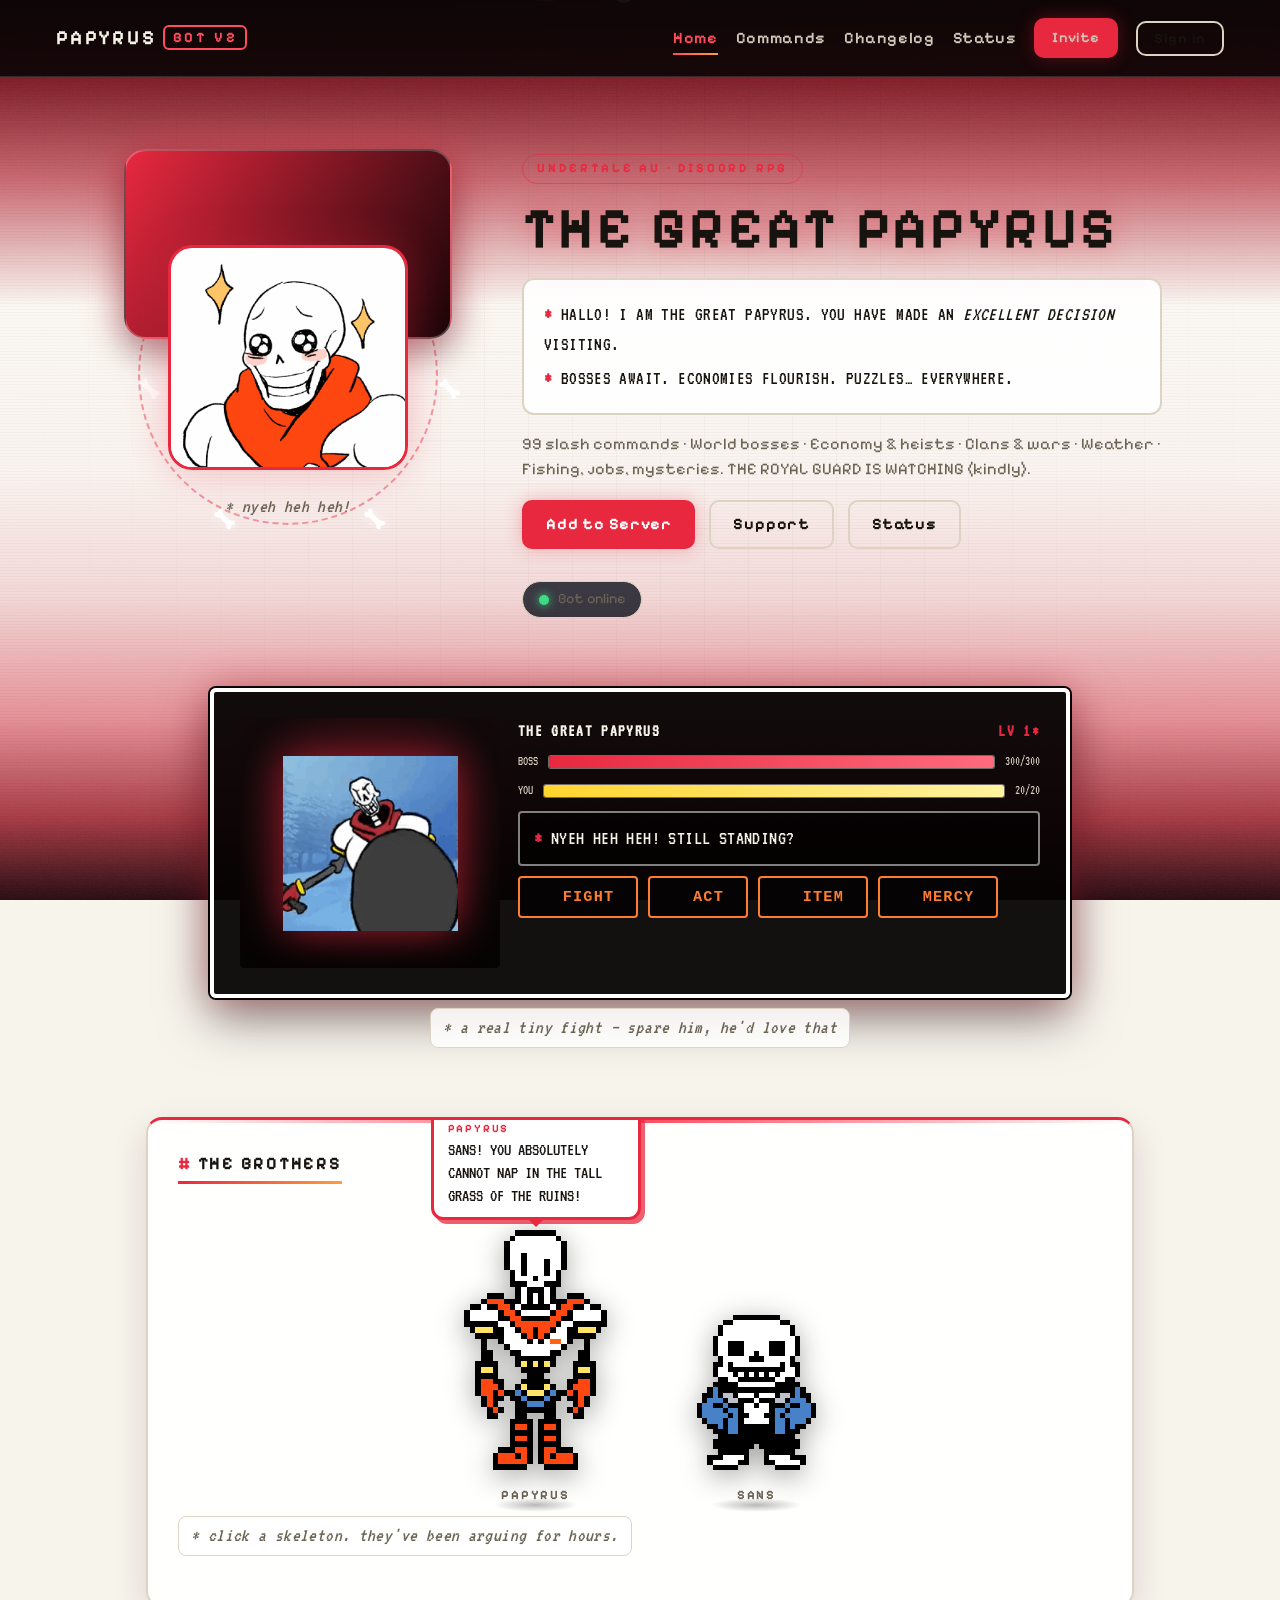
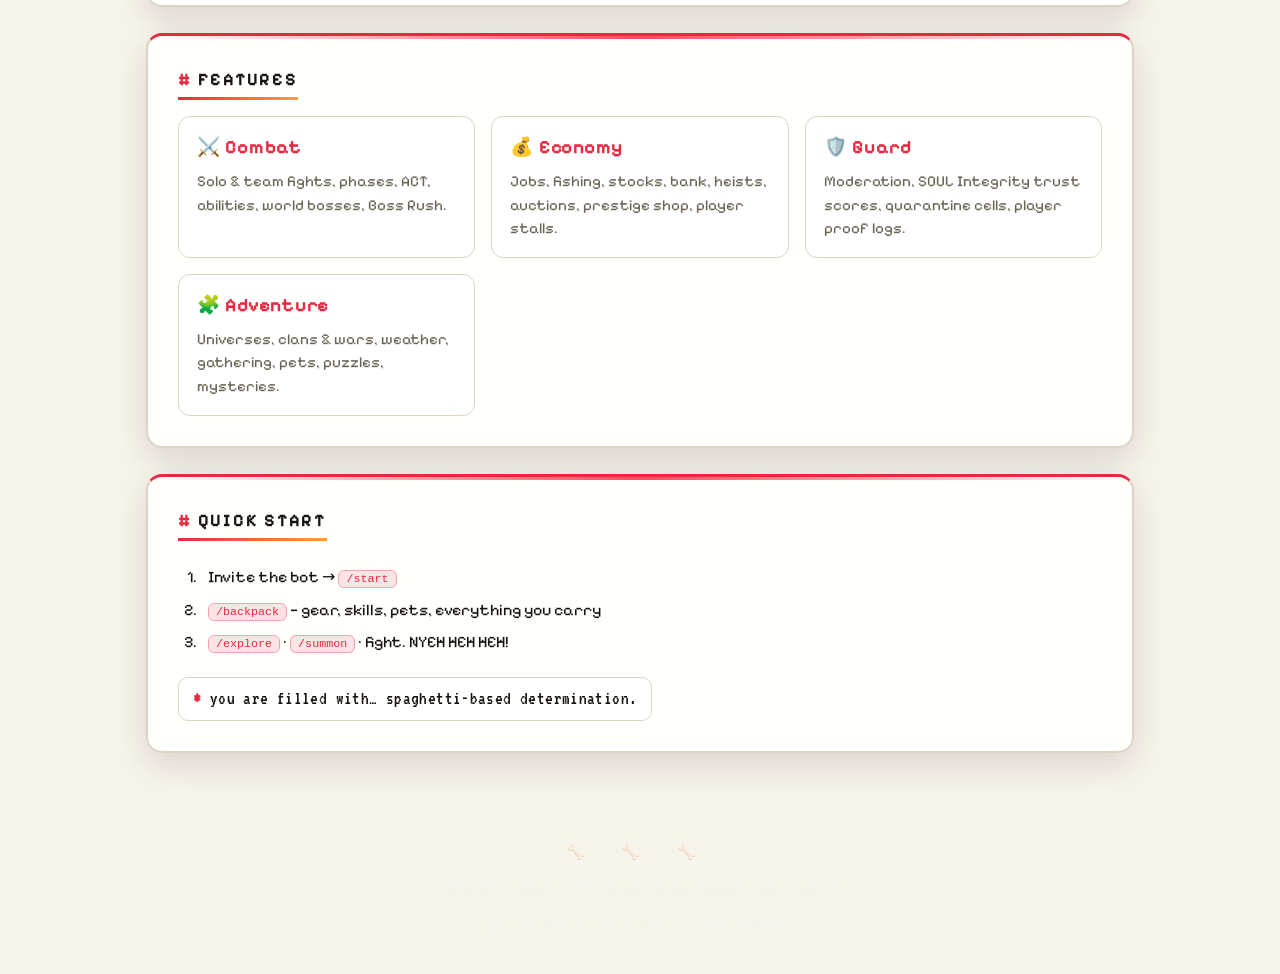
==== PapyrusWebsite/index.html @ 57ac0cc5 "Add canon Papyrus battle sprite for the mini battle" ====
<!DOCTYPE html>
<html lang="en">
<head>
  <meta charset="UTF-8" />
  <meta name="viewport" content="width=device-width, initial-scale=1" />
  <title>The Great Papyrus</title>
  <!-- Tab icon: put favicon.ico or favicon.gif in this folder -->
  <link rel="icon" href="favicon.gif" type="image/gif" />
  <link rel="icon" href="favicon.ico" sizes="any" />
  <link rel="apple-touch-icon" href="favicon.gif" />
  <link rel="preconnect" href="https://fonts.googleapis.com" />
  <link rel="preconnect" href="https://fonts.gstatic.com" crossorigin />
  <link href="https://fonts.googleapis.com/css2?family=Pixelify+Sans:wght@400..700&family=VT323&display=swap" rel="stylesheet" />
  <link rel="stylesheet" href="style.css" />
</head>
<body class="page-home">
  <div class="page-transition" id="page-transition" aria-hidden="true">
    <div class="pt-glitch" data-text="LOADING…">LOADING…</div>
  </div>

  <div class="bg-image" aria-hidden="true"></div>
  <div class="bg-gradient" aria-hidden="true"></div>
  <div class="bg-grid" aria-hidden="true"></div>
  <div class="scanlines" aria-hidden="true"></div>
  <div class="noise" aria-hidden="true"></div>

  <div class="bones-rain" aria-hidden="true">
    <span>🦴</span><span>🦴</span><span>🦴</span><span>🦴</span><span>🦴</span>
    <span>🦴</span><span>🦴</span><span>🦴</span><span>🦴</span><span>🦴</span>
  </div>
  <div class="spaghetti-rain" aria-hidden="true">
    <span>🍝</span><span>🍝</span><span>🍝</span><span>🍝</span><span>🍝</span>
    <span>🍝</span><span>🍝</span><span>🍝</span><span>🍝</span><span>🍝</span><span>🍝</span>
  </div>

  <nav class="nav">
    <a class="logo" href="index.html" data-nav>PAPYRUS<span>BOT V2</span></a>
    <div class="nav-links">
      <a href="index.html" class="active" data-nav>Home</a>
      <a href="commands.html" data-nav>Commands</a>
      <a href="changelog.html" data-nav>Changelog</a>
      <a href="status.html" data-nav>Status</a>
      <a class="btn btn-sm" href="https://discord.com/oauth2/authorize?client_id=1538157742546616370&permissions=2147485696&scope=bot%20applications.commands" target="_blank" rel="noopener">Invite</a>
    </div>
  </nav>

  <header class="hero">
    <div class="hero-row">
      <!-- Bot GIF + 6 human souls -->
      <div class="avatar-stage">
        <div class="soul-orbit" aria-hidden="true">
          <span class="soul">🦴</span>
          <span class="soul">🦴</span>
          <span class="soul">🦴</span>
          <span class="soul">🦴</span>
          <span class="soul">🦴</span>
          <span class="soul">🦴</span>
        </div>
        <div class="avatar-ring"></div>
        <div class="avatar-glitch">
          <div class="pfp-banner" aria-hidden="true"></div>
          <img class="bot-avatar" src="bot-avatar.gif" alt="The Great Papyrus" id="bot-avatar" />
        </div>
        <p class="avatar-caption">* nyeh heh heh!</p>
      </div>

      <div class="hero-copy">
        <p class="tag">Undertale AU · Discord RPG</p>
        <h1 class="glitch-title" data-text="THE GREAT PAPYRUS">THE GREAT PAPYRUS</h1>
        <div class="textbox">
          <p><span class="star">*</span> HALLO! I AM THE GREAT PAPYRUS. YOU HAVE MADE AN <em>EXCELLENT DECISION</em> VISITING.</p>
          <p><span class="star">*</span> BOSSES AWAIT. ECONOMIES FLOURISH. PUZZLES… EVERYWHERE.</p>
        </div>
        <p class="lead flicker-soft">
          99 slash commands · World bosses · Economy &amp; heists · Clans &amp; wars · Weather ·
          Fishing, jobs, mysteries. THE ROYAL GUARD IS WATCHING (kindly).
        </p>
        <div class="hero-actions">
          <a class="btn" href="https://discord.com/oauth2/authorize?client_id=1538157742546616370&permissions=2147485696&scope=bot%20applications.commands" target="_blank" rel="noopener">Add to Server</a>
          <a class="btn btn-ghost" href="https://discord.gg/5XzKz3guN8" target="_blank" rel="noopener">Support</a>
          <a class="btn btn-ghost" href="status.html" data-nav>Status</a>
        </div>
        <p class="status-pill" id="status-pill">
          <span class="dot"></span> <span id="status-pill-text">Checking status…</span>
        </p>
      </div>
    </div>

    <!-- Mini Papyrus battle -->
    <section class="mini-battle" aria-label="Mini battle demo">
      <div class="mb-frame">
        <div class="mb-stage">
          <img class="error-sprite" src="battle-sprite.gif" alt="The Great Papyrus" id="battle-sprite" />
          <div class="mb-bones" aria-hidden="true"></div>
        </div>
        <div class="mb-hud">
          <div class="mb-names">
            <span>THE GREAT PAPYRUS</span>
            <span class="lv">LV 1*</span>
          </div>
          <div class="mb-hp">
            <span>BOSS</span>
            <div class="mb-bar"><i class="boss"></i></div>
            <span id="mini-boss-nums">300/300</span>
          </div>
          <div class="mb-hp">
            <span class="you">YOU</span>
            <div class="mb-bar"><i class="you" id="mini-you-hp"></i></div>
            <span id="mini-you-nums">20/20</span>
          </div>
          <div class="mb-dialogue" id="mini-dialogue">
            <span class="star">*</span> <span id="mini-line">NYEH HEH HEH! STILL STANDING?</span>
          </div>
          <div class="mb-acts">
            <button type="button" class="mb-act" data-act="fight">FIGHT</button>
            <button type="button" class="mb-act" data-act="act">ACT</button>
            <button type="button" class="mb-act" data-act="item">ITEM</button>
            <button type="button" class="mb-act" data-act="mercy">MERCY</button>
          </div>
        </div>
      </div>
      <p class="mb-hint">* a real tiny fight — spare him, he'd love that</p>
    </section>
  </header>

  <main>
    <!-- The brothers — clickable sprites with banter bubbles -->
    <section class="panel" id="hangout">
      <h2><span class="hash">#</span> The Brothers</h2>
      <div class="hangout-stage" id="hangout-stage">
        <div class="banter-actor" data-actor="papyrus">
          <div class="bubble papyrus" id="bubble-papyrus" hidden><span class="who">PAPYRUS</span><span class="b-line"></span></div>
          <img class="actor-img" src="papyrus-sprite.png" alt="Papyrus" />
          <p class="actor-name">PAPYRUS</p>
        </div>
        <div class="banter-actor" data-actor="sans">
          <div class="bubble" id="bubble-sans" hidden><span class="who">SANS</span><span class="b-line"></span></div>
          <img class="actor-img" src="sans-sprite.png" alt="Sans" />
          <p class="actor-name">SANS</p>
        </div>
      </div>
      <p class="mb-hint">* click a skeleton. they've been arguing for hours.</p>
    </section>

    <!-- Sign in / My servers (hidden until signed in) -->
    <section class="panel me-panel" id="me" hidden>
      <h2><span class="hash">#</span> My Servers</h2>
      <p class="muted">Sign in to pick a server. Papyrus awaits.</p>
      <p class="signin-row">
        <button type="button" class="btn" id="real-signin">Sign in with Discord</button>
        <button type="button" class="btn btn-ghost" id="demo-signin">Try demo</button>
      </p>
    </section>
    <section class="panel">
      <h2><span class="hash">#</span> Features</h2>
      <div class="grid">
        <article class="card"><h3>⚔️ Combat</h3><p>Solo &amp; team fights, phases, ACT, abilities, world bosses, Boss Rush.</p></article>
        <article class="card"><h3>💰 Economy</h3><p>Jobs, fishing, stocks, bank, heists, auctions, prestige shop, player stalls.</p></article>
        <article class="card"><h3>🛡️ Guard</h3><p>Moderation, SOUL Integrity trust scores, quarantine cells, player proof logs.</p></article>
        <article class="card"><h3>🧩 Adventure</h3><p>Universes, clans &amp; wars, weather, gathering, pets, puzzles, mysteries.</p></article>
      </div>
    </section>
    <section class="panel">
      <h2><span class="hash">#</span> Quick start</h2>
      <ol class="steps">
        <li>Invite the bot → <code>/start</code></li>
        <li><code>/backpack</code> — gear, skills, pets, everything you carry</li>
        <li><code>/explore</code> · <code>/summon</code> · fight. NYEH HEH HEH!</li>
      </ol>
      <p class="dialogue tight"><span class="star">*</span> you are filled with… spaghetti-based determination.</p>
    </section>
  </main>

  <footer class="footer">
    <p>The Great Papyrus · not affiliated with Undertale / Toby Fox</p>
    <p class="muted">Made by CrispyNugget (thedestroyeroffood)</p>
  </footer>
  <script src="script.js"></script>
</body>
</html>
---- PapyrusWebsite/style.css ----
/* ============================================================
   THE GREAT PAPYRUS — site theme
   Underground dark + bone white + Papyrus orange + battle blue
   ============================================================ */

:root {
  --bg: #f7f4ec;
  --panel: rgba(255, 255, 255, 0.93);
  --border: #ddd3c2;
  --text: #17130e;
  --muted: #6b6455;
  --red: #ff2a4a;
  --yellow: #f5e74a;
  --blue: #4d8dff;
  --cyan: #42e9f5;
  --orange: #e8283f;
  --purple: #c45cff;
  --green: #3ddc84;
  --bone: #17130e;
  --glow: rgba(232, 40, 63, 0.3);

  /* === BACKGROUND IMAGE === */
  /* Put background.jpg / background.png / background.gif in this folder, OR paste a full URL */
  --hero-bg: none; /* drop a light Papyrus bg image here if you want one */

  /* Bot avatar: bot-avatar.gif in folder, or set BOT_AVATAR_URL in script.js */
}

* { box-sizing: border-box; }

html {
  background: var(--bg);
}
html, body {
  margin: 0;
  padding: 0;
  color: var(--text);
  font-family: "Segoe UI", Verdana, Geneva, sans-serif;
  line-height: 1.55;
  overflow-x: hidden;
}
body { background: transparent; }

a { color: var(--orange); text-decoration: none; }
a:hover { text-decoration: underline; }
code {
  background: rgba(232, 40, 63, 0.13);
  border: 1px solid rgba(232, 40, 63, 0.35);
  border-radius: 6px;
  padding: 1px 7px;
  font-size: 0.9em;
  color: var(--orange);
}
.muted { color: var(--muted); }
.small { font-size: 0.85em; }

/* ---------------- background layers ---------------- */
.bg-image {
  position: fixed; inset: 0; z-index: -5;
  background: var(--hero-bg) center / cover no-repeat;
  opacity: 0.1;
  filter: saturate(0.9);
}
.bg-dim { opacity: 0.14; }
.bg-gradient {
  position: fixed; inset: 0; z-index: -4;
  background:
    radial-gradient(1100px 520px at 78% -10%, rgba(232, 40, 63, 0.09), transparent 60%),
    linear-gradient(180deg,
      #2b0e14 0%,
      #7a1a24 8%,
      #c96a72 20%,
      #fbf7f2 34%,
      #faf4f0 52%,
      #f3d9d8 66%,
      #e58f96 80%,
      #a63b45 91%,
      #2b0e14 100%);
}
.bg-grid {
  position: fixed; inset: 0; z-index: -3; opacity: 0.5;
  background-image:
    linear-gradient(rgba(23, 19, 14, 0.05) 1px, transparent 1px),
    linear-gradient(90deg, rgba(23, 19, 14, 0.05) 1px, transparent 1px);
  background-size: 44px 44px;
  mask-image: radial-gradient(ellipse at 50% 30%, black 30%, transparent 75%);
}
.scanlines {
  position: fixed; inset: 0; z-index: -2; pointer-events: none; opacity: 0.05;
  background: repeating-linear-gradient(0deg, transparent 0 2px, rgba(0, 0, 0, 0.5) 2px 3px);
}
.noise {
  position: fixed; inset: 0; z-index: -1; pointer-events: none; opacity: 0.025;
  background-image: repeating-conic-gradient(rgba(255,255,255,0.6) 0% 0.0001%, transparent 0% 0.0002%);
}

/* ---------------- page transition ---------------- */
.page-transition {
  position: fixed; inset: 0; z-index: 200;
  display: none; align-items: center; justify-content: center;
  background: var(--bg);
}
.page-transition.active { display: flex; }
.pt-glitch {
  font-size: clamp(1.4rem, 4vw, 2.4rem);
  font-weight: 900; letter-spacing: 0.35em;
  color: var(--orange);
  animation: pt-pulse 0.28s linear infinite alternate;
}
@keyframes pt-pulse { from { opacity: 0.55; } to { opacity: 1; } }
.page-transition.flash { animation: pt-flash 0.28s linear; }
@keyframes pt-flash { 0% { background: var(--bg); } 50% { background: rgba(255, 154, 60, 0.14); } 100% { background: var(--bg); } }

/* ---------------- nav ---------------- */
.nav {
  display: flex; align-items: center; justify-content: space-between;
  gap: 16px; flex-wrap: wrap;
  padding: 18px clamp(16px, 5vw, 56px);
  position: sticky; top: 0; z-index: 50;
  background: rgba(10, 5, 5, 0.88);
  backdrop-filter: blur(10px);
  border-bottom: 1px solid rgba(245, 242, 232, 0.15);
}
.logo {
  font-weight: 900; font-size: 1.25rem; letter-spacing: 0.14em;
  color: var(--bone); text-decoration: none;
}
.logo:hover { text-decoration: none; }
.logo span {
  color: var(--orange);
  margin-left: 6px; padding: 2px 8px;
  border: 2px solid var(--orange); border-radius: 6px;
  font-size: 0.72em; vertical-align: 2px;
}
.nav-links { display: flex; align-items: center; gap: 18px; flex-wrap: wrap; }
.nav-links a { color: #cfc6b8; font-weight: 600; letter-spacing: 0.04em; }
.nav-links a:hover { color: #ffffff; text-decoration: none; }
.nav-links a.active { color: #ff4d5e; }
.logo { color: #f5f2e8; }
.logo span { color: #ff4d5e; border-color: #ff4d5e; }

/* ---------------- buttons ---------------- */
.btn {
  display: inline-block;
  background: var(--orange); color: #ffffff;
  font-weight: 800; letter-spacing: 0.05em;
  padding: 10px 22px; border-radius: 10px;
  border: 2px solid var(--orange);
  cursor: pointer; text-decoration: none;
  box-shadow: 0 0 18px var(--glow);
  transition: transform 0.12s ease, box-shadow 0.12s ease;
}
.btn:hover { transform: translateY(-2px); box-shadow: 0 0 28px var(--glow); text-decoration: none; }
.btn-ghost {
  background: transparent; color: var(--bone);
  border-color: var(--border); box-shadow: none;
}
.btn-ghost:hover { border-color: var(--orange); color: var(--orange); box-shadow: none; }
.btn-sm { padding: 7px 16px; font-size: 0.9em; }

/* ---------------- hero ---------------- */
.hero { padding: clamp(24px, 6vw, 80px) clamp(16px, 5vw, 56px) 40px; }
.hero-row {
  display: flex; gap: clamp(24px, 5vw, 72px);
  align-items: center; justify-content: center; flex-wrap: wrap;
}
.avatar-stage { position: relative; width: min(340px, 80vw); text-align: center; }
.avatar-ring {
  position: absolute; left: 50%; top: 44%;
  width: 300px; height: 300px; transform: translate(-50%, -50%);
  border: 2px dashed rgba(232, 40, 63, 0.45); border-radius: 50%;
  animation: spin 40s linear infinite;
}
@keyframes spin { to { transform: translate(-50%, -50%) rotate(360deg); } }
.avatar-glitch { position: relative; display: inline-block; }
.pfp-banner {
  position: absolute; left: -44px; right: -44px; top: -96px; height: 190px;
  background: url("banner.png") center / cover no-repeat, linear-gradient(120deg, #e8283f, #1a0508);
  border-radius: 22px; opacity: 1; z-index: 0;
  box-shadow: 0 0 40px rgba(232, 40, 63, 0.45), 0 14px 34px rgba(0,0,0,0.35);
  border: 2px solid rgba(255, 255, 255, 0.25);
  animation: banner-drift 7s ease-in-out infinite;
}
@keyframes banner-drift {
  0%, 100% { transform: translateY(0); }
  50% { transform: translateY(-6px); }
}
.avatar-glitch .bot-avatar { position: relative; z-index: 1; }
.bot-avatar {
  width: min(240px, 60vw); height: auto; border-radius: 24px;
  border: 3px solid var(--orange);
  box-shadow: 0 0 40px var(--glow);
}
.bot-avatar.sm { width: 64px; border-radius: 12px; }
.soul-orbit {
  position: absolute; left: 50%; top: 44%;
  width: 300px; height: 300px; transform: translate(-50%, -50%);
  animation: spin 26s linear infinite;
}
.soul {
  position: absolute; left: 50%; top: 50%;
  font-size: 1.15rem;
  filter: grayscale(1) brightness(1.6);
  text-shadow: 0 0 10px rgba(245, 242, 232, 0.6);
}
.soul:nth-child(1) { transform: rotate(0deg) translate(150px) rotate(0deg); }
.soul:nth-child(2) { transform: rotate(60deg) translate(150px) rotate(-60deg); }
.soul:nth-child(3) { transform: rotate(120deg) translate(150px) rotate(-120deg); }
.soul:nth-child(4) { transform: rotate(180deg) translate(150px) rotate(-180deg); }
.soul:nth-child(5) { transform: rotate(240deg) translate(150px) rotate(-240deg); }
.soul:nth-child(6) { transform: rotate(300deg) translate(150px) rotate(-300deg); }
.s-cyan { color: var(--cyan); }
.s-orange { color: var(--orange); }
.s-blue { color: var(--blue); }
.s-purple { color: var(--purple); }
.s-green { color: var(--green); }
.s-yellow { color: var(--yellow); }
.avatar-caption { margin-top: 14px; color: var(--muted); font-style: italic; }

.hero-copy { max-width: 640px; }
.tag {
  display: inline-block;
  color: var(--orange); font-weight: 800; letter-spacing: 0.22em;
  text-transform: uppercase; font-size: 0.8rem;
  border: 1px solid rgba(232, 40, 63, 0.5); border-radius: 999px;
  padding: 4px 14px; margin: 0 0 14px;
}
.glitch-title {
  font-size: clamp(2rem, 6vw, 3.6rem);
  font-weight: 900; letter-spacing: 0.06em; line-height: 1.08;
  margin: 0 0 18px; color: var(--bone);
  text-shadow: 0 0 26px rgba(232, 40, 63, 0.4);
}
.textbox {
  background: rgba(255, 255, 255, 0.9);
  border: 2px solid var(--border); border-radius: 12px;
  padding: 16px 20px; margin: 0 0 16px;
}
.textbox p { margin: 4px 0; }
.star { color: var(--orange); font-weight: 900; }
.lead { color: var(--muted); font-size: 1.02rem; }
.flicker-soft { animation: flicker 4.5s infinite; }
@keyframes flicker {
  0%, 100% { opacity: 1; }
  92% { opacity: 1; } 93% { opacity: 0.72; } 94% { opacity: 1; }
  97% { opacity: 0.85; } 98% { opacity: 1; }
}
.hero-actions { display: flex; gap: 14px; flex-wrap: wrap; margin: 18px 0; }

/* ---------------- status pill ---------------- */
.status-pill {
  display: inline-flex; align-items: center; gap: 9px;
  border: 1px solid var(--border); border-radius: 999px;
  padding: 6px 16px; color: var(--muted); font-size: 0.9rem;
  background: rgba(13, 17, 28, 0.8);
}
.dot { width: 10px; height: 10px; border-radius: 50%; background: var(--muted); display: inline-block; }
.dot.online { background: var(--green); box-shadow: 0 0 10px var(--green); }
.dot.degraded { background: var(--yellow); box-shadow: 0 0 10px var(--yellow); }
.dot.offline { background: var(--red); box-shadow: 0 0 10px var(--red); }

/* ---------------- mini battle ---------------- */
.mini-battle { margin-top: clamp(28px, 5vw, 56px); text-align: center; }
.mb-frame {
  display: inline-flex; flex-wrap: wrap; justify-content: center; align-items: stretch;
  gap: 18px; padding: 22px;
  background: var(--panel); border: 2px solid var(--border); border-radius: 18px;
  max-width: 860px; width: 100%;
}
.mb-stage {
  position: relative; min-width: 220px; min-height: 220px;
  display: flex; align-items: center; justify-content: center;
  background: radial-gradient(circle at 50% 45%, rgba(232, 40, 63, 0.13), transparent 70%);
  border: 2px solid var(--border); border-radius: 14px;
}
.error-sprite { width: 150px; height: auto; image-rendering: auto; filter: drop-shadow(0 0 16px rgba(232, 40, 63, 0.5)); }
.mb-bones { position: absolute; inset: 0; pointer-events: none; }
.mb-hud { flex: 1; min-width: 260px; text-align: left; font-family: Consolas, monospace; }
.mb-names { display: flex; justify-content: space-between; font-weight: 800; letter-spacing: 0.08em; color: var(--bone); }
.lv { color: var(--orange); }
.mb-hp { display: flex; align-items: center; gap: 10px; margin: 8px 0; font-size: 0.82rem; color: var(--muted); }
.mb-bar {
  flex: 1; height: 12px; background: rgba(23, 19, 14, 0.08);
  border: 1px solid var(--border); border-radius: 6px; overflow: hidden;
}
.mb-bar i { display: block; height: 100%; width: 100%; transition: width 0.4s ease; }
.mb-bar i.boss { background: linear-gradient(90deg, #e8283f, #ff6b7d); }
.mb-bar i.you { background: linear-gradient(90deg, var(--yellow), #fff3a0); }
.mb-dialogue {
  border: 2px solid var(--border); border-radius: 10px;
  padding: 10px 14px; margin: 10px 0; min-height: 44px;
  color: var(--bone); font-size: 0.92rem;
}
.mb-acts { display: flex; gap: 10px; flex-wrap: wrap; }
.mb-act {
  font-family: inherit; font-weight: 800; letter-spacing: 0.08em;
  background: rgba(232, 40, 63, 0.1); color: var(--orange);
  border: 2px solid rgba(255, 154, 60, 0.45); border-radius: 10px;
  padding: 8px 18px; cursor: pointer; transition: background 0.12s ease;
}
.mb-act:hover { background: rgba(232, 40, 63, 0.22); }
.mb-hint {
  display: inline-block; margin-top: 10px;
  background: rgba(255, 255, 255, 0.85);
  border: 1px solid var(--border); border-radius: 8px;
  padding: 4px 12px;
  color: var(--muted); font-size: 0.85rem; font-style: italic;
}

/* ---------------- layout blocks ---------------- */
main { padding: 10px clamp(16px, 5vw, 56px) 40px; max-width: 1100px; margin: 0 auto; }
.page { padding-top: 20px; }
.page-head { display: flex; align-items: center; gap: 18px; margin-bottom: 24px; }
.panel {
  background: var(--panel);
  border: 2px solid var(--border); border-radius: 16px;
  padding: clamp(18px, 3vw, 30px);
  margin: 0 0 26px;
}
.panel h2 {
  margin: 0 0 16px; letter-spacing: 0.1em; text-transform: uppercase;
  font-size: 1.1rem; color: var(--bone);
}
.hash { color: var(--orange); }
.grid { display: grid; grid-template-columns: repeat(auto-fit, minmax(230px, 1fr)); gap: 16px; }
.card {
  border: 1px solid var(--border); border-radius: 12px;
  padding: 16px 18px; background: rgba(255, 255, 255, 0.75);
  transition: border-color 0.15s ease, transform 0.15s ease;
}
.card:hover { border-color: var(--orange); transform: translateY(-3px); }
.card h3 { margin: 0 0 8px; color: var(--orange); letter-spacing: 0.04em; }
.card p { margin: 0; color: var(--muted); font-size: 0.95rem; }
.steps { margin: 0; padding-left: 22px; }
.steps li { margin: 8px 0; }
.dialogue { color: var(--bone); }
main > .dialogue, .steps + .dialogue, .panel + * .dialogue { }
.page .dialogue, main .dialogue.tight {
  background: rgba(255, 255, 255, 0.85);
  border: 1px solid var(--border);
  border-radius: 10px;
  display: inline-block;
  padding: 6px 14px;
}
.dialogue.tight { margin: 14px 0 0; }

/* ---------------- commands page ---------------- */
.cmd-list { display: grid; grid-template-columns: repeat(auto-fit, minmax(280px, 1fr)); gap: 10px; }
.cmd {
  display: flex; align-items: baseline; gap: 12px;
  border: 1px solid var(--border); border-radius: 10px;
  padding: 10px 14px; background: rgba(255, 255, 255, 0.75);
}
.cmd span { color: var(--muted); font-size: 0.92rem; }
.cmd-cat { margin: 22px 0 8px; color: var(--orange); letter-spacing: 0.08em; }

/* ---------------- status page ---------------- */
.status-header { display: flex; align-items: center; gap: 14px; margin-bottom: 18px; }
.status-header h2 { margin: 0; }
.status-grid { display: grid; grid-template-columns: repeat(auto-fit, minmax(180px, 1fr)); gap: 12px; margin-bottom: 18px; }
.stat { border: 1px solid var(--border); border-radius: 10px; padding: 12px 14px; background: rgba(255, 255, 255, 0.75); }
.stat-label { display: block; color: var(--muted); font-size: 0.8rem; text-transform: uppercase; letter-spacing: 0.1em; }
.stat-value { font-weight: 700; color: var(--bone); }
.incident-list { margin: 0; padding-left: 20px; }

/* ---------------- changelog ---------------- */
.release h2 { color: var(--orange); }
.release h3 { color: var(--bone); letter-spacing: 0.06em; }
.release ul { color: var(--muted); }

/* ---------------- footer ---------------- */
.footer {
  border-top: 1px solid rgba(245, 242, 232, 0.15);
  padding: 22px clamp(16px, 5vw, 56px);
  text-align: center; color: #f5f2e8; font-size: 0.9rem;
}
.footer .muted { color: rgba(245, 242, 232, 0.65); }

/* ---------------- responsive ---------------- */
@media (max-width: 720px) {
  .hero-row { flex-direction: column; text-align: center; }
  .hero-actions { justify-content: center; }
  .status-pill { justify-content: center; }
}


/* ---------------- spaghetti rain ---------------- */
.spaghetti-rain {
  position: fixed; top: 0; left: 0; right: 0; height: 100vh;
  z-index: -1; pointer-events: none; overflow: hidden;
}
.spaghetti-rain span {
  position: absolute; top: -70px; display: block;
  animation: spaghetti-fall linear infinite;
}
@keyframes spaghetti-fall {
  from { transform: translateY(-8vh) rotate(0deg); }
  to   { transform: translateY(115vh) rotate(340deg); }
}
.spaghetti-rain span:nth-child(1)  { left: 4%;  font-size: 26px; opacity: 0.75; animation-duration: 11s; animation-delay: 0s; }
.spaghetti-rain span:nth-child(2)  { left: 13%; font-size: 18px; opacity: 0.55; animation-duration: 15s; animation-delay: 3s; }
.spaghetti-rain span:nth-child(3)  { left: 22%; font-size: 32px; opacity: 0.8;  animation-duration: 9s;  animation-delay: 6s; }
.spaghetti-rain span:nth-child(4)  { left: 31%; font-size: 20px; opacity: 0.6;  animation-duration: 13s; animation-delay: 1.5s; }
.spaghetti-rain span:nth-child(5)  { left: 40%; font-size: 28px; opacity: 0.7;  animation-duration: 10s; animation-delay: 8s; }
.spaghetti-rain span:nth-child(6)  { left: 49%; font-size: 17px; opacity: 0.5;  animation-duration: 16s; animation-delay: 4.5s; }
.spaghetti-rain span:nth-child(7)  { left: 58%; font-size: 30px; opacity: 0.75; animation-duration: 9.5s; animation-delay: 2s; }
.spaghetti-rain span:nth-child(8)  { left: 67%; font-size: 22px; opacity: 0.6;  animation-duration: 14s; animation-delay: 7s; }
.spaghetti-rain span:nth-child(9)  { left: 76%; font-size: 34px; opacity: 0.8;  animation-duration: 8.5s; animation-delay: 5s; }
.spaghetti-rain span:nth-child(10) { left: 85%; font-size: 19px; opacity: 0.55; animation-duration: 12.5s; animation-delay: 9.5s; }
.spaghetti-rain span:nth-child(11) { left: 93%; font-size: 27px; opacity: 0.7;  animation-duration: 10.5s; animation-delay: 3.5s; }


/* ---------------- bones rain ---------------- */
.bones-rain {
  position: fixed; top: 0; left: 0; right: 0; height: 100vh;
  z-index: -1; pointer-events: none; overflow: hidden;
}
.bones-rain span {
  position: absolute; top: -70px; display: block;
  filter: grayscale(1) brightness(1.5);
  animation: spaghetti-fall linear infinite;
}
.bones-rain span:nth-child(1)  { left: 8%;  font-size: 22px; opacity: 0.6;  animation-duration: 17s; animation-delay: 2.5s; }
.bones-rain span:nth-child(2)  { left: 18%; font-size: 30px; opacity: 0.75; animation-duration: 12s; animation-delay: 5.5s; }
.bones-rain span:nth-child(3)  { left: 27%; font-size: 18px; opacity: 0.5;  animation-duration: 18s; animation-delay: 0.5s; }
.bones-rain span:nth-child(4)  { left: 36%; font-size: 26px; opacity: 0.7;  animation-duration: 13.5s; animation-delay: 9s; }
.bones-rain span:nth-child(5)  { left: 45%; font-size: 33px; opacity: 0.8;  animation-duration: 10s;  animation-delay: 6.5s; }
.bones-rain span:nth-child(6)  { left: 54%; font-size: 20px; opacity: 0.55; animation-duration: 15.5s; animation-delay: 3s; }
.bones-rain span:nth-child(7)  { left: 63%; font-size: 28px; opacity: 0.7;  animation-duration: 11.5s; animation-delay: 10.5s; }
.bones-rain span:nth-child(8)  { left: 72%; font-size: 17px; opacity: 0.5;  animation-duration: 19s;  animation-delay: 1s; }
.bones-rain span:nth-child(9)  { left: 81%; font-size: 31px; opacity: 0.75; animation-duration: 11s;  animation-delay: 7.5s; }
.bones-rain span:nth-child(10) { left: 90%; font-size: 23px; opacity: 0.6;  animation-duration: 16s;  animation-delay: 4s; }

/* =====================================================================
   BATTLE V2 — black box, white border, bones that mean it
===================================================================== */
.mini-battle { position: relative; }
.mb-frame {
  background: rgba(5, 3, 3, 0.94);
  border: 4px solid #ffffff;
  border-radius: 6px;
  box-shadow: 0 0 0 2px #0a0505, 0 0 40px rgba(232, 40, 63, 0.35), 0 18px 50px rgba(0,0,0,0.5);
  padding: 26px;
}
.mb-frame.shake { animation: mb-shake 0.45s ease; }
@keyframes mb-shake {
  0%,100% { transform: translate(0,0); }
  15% { transform: translate(-9px,3px) rotate(-0.4deg); }
  30% { transform: translate(8px,-4px) rotate(0.4deg); }
  45% { transform: translate(-7px,2px); }
  60% { transform: translate(6px,-2px); }
  80% { transform: translate(-3px,1px); }
}
.mb-frame.spared { border-color: #ffe25a; box-shadow: 0 0 0 2px #0a0505, 0 0 50px rgba(255, 226, 90, 0.45); }
.mb-stage {
  min-width: 260px; min-height: 250px;
  border: none; border-radius: 4px;
  background:
    radial-gradient(circle at 50% 42%, rgba(232, 40, 63, 0.22), transparent 72%),
    linear-gradient(180deg, #12090a 0%, #050303 100%);
  overflow: hidden;
}
.error-sprite {
  width: 175px;
  filter: drop-shadow(0 0 20px rgba(232, 40, 63, 0.65));
  animation: enemy-float 3.2s ease-in-out infinite;
  transition: transform 0.1s;
}
@keyframes enemy-float {
  0%,100% { transform: translateY(0); }
  50% { transform: translateY(-10px); }
}
.error-sprite.hit { animation: enemy-hit 0.38s ease; }
@keyframes enemy-hit {
  0% { transform: translateX(0); filter: brightness(3) drop-shadow(0 0 20px #fff); }
  25% { transform: translateX(-12px); }
  50% { transform: translateX(10px); filter: brightness(3) drop-shadow(0 0 20px #fff); }
  75% { transform: translateX(-6px); }
  100% { transform: translateX(0); }
}
.mt-spared .error-sprite, .mb-frame.spared .error-sprite { animation-play-state: paused; filter: drop-shadow(0 0 24px rgba(255,226,90,0.8)); }

/* sweeping bone attacks */
.atk-bone {
  position: absolute; left: -90px;
  width: 78px; height: 13px;
  background: linear-gradient(90deg, #fff, #e8e2d4);
  border-radius: 8px;
  box-shadow: 0 0 12px rgba(255,255,255,0.7), 0 0 26px rgba(232,40,63,0.4);
  animation: bone-sweep 1.2s linear forwards;
  z-index: 3;
}
.atk-bone::before, .atk-bone::after {
  content: ""; position: absolute; top: -5px; width: 15px; height: 15px;
  background: #fff; border-radius: 50%;
  box-shadow: 0 0 10px rgba(255,255,255,0.8);
}
.atk-bone::before { left: -7px; }
.atk-bone::after { right: -7px; }
@keyframes bone-sweep {
  from { left: -90px; transform: rotate(-6deg); }
  to { left: 110%; transform: rotate(6deg); }
}

/* damage numbers */
.dmg-num {
  position: absolute; left: 50%; top: 34%;
  transform: translateX(-50%);
  font-family: Consolas, monospace; font-weight: 900; font-size: 1.6rem;
  color: #ff4d5e; text-shadow: 0 2px 0 #0a0505, 0 0 14px rgba(232,40,63,0.8);
  animation: dmg-pop 1.05s ease forwards;
  z-index: 4; pointer-events: none;
}
.dmg-num.on-you { color: #ff9d3d; top: 60%; }
.dmg-num.heal { color: #7dde63; }
@keyframes dmg-pop {
  0% { opacity: 0; transform: translate(-50%, 10px) scale(0.6); }
  18% { opacity: 1; transform: translate(-50%, -6px) scale(1.25); }
  100% { opacity: 0; transform: translate(-50%, -46px) scale(1); }
}

/* HUD */
.mb-hud { font-family: "Courier New", Consolas, monospace; }
.mb-names { color: #f5f2e8; text-shadow: 0 1px 0 #000; }
.mb-hp { color: #cfc6b8; }
.mb-bar {
  height: 14px;
  background: rgba(255,255,255,0.08);
  border: 1px solid rgba(255,255,255,0.35);
  border-radius: 3px;
}
.mb-bar i.boss { background: linear-gradient(90deg, #e8283f, #ff6b7d); box-shadow: 0 0 12px rgba(232,40,63,0.6); }
.mb-bar i.you { background: linear-gradient(90deg, #ffd52e, #fff3a0); box-shadow: 0 0 12px rgba(255,213,46,0.6); }
.mb-dialogue {
  background: rgba(0,0,0,0.55);
  border: 2px solid rgba(255,255,255,0.5);
  border-radius: 4px;
  color: #f5f2e8;
  min-height: 50px;
}
.mb-act {
  font-family: "Courier New", Consolas, monospace;
  font-weight: 900; letter-spacing: 0.08em; font-size: 0.95rem;
  color: #ff7d2e;
  background: #050303;
  border: 2px solid #ff7d2e;
  border-radius: 4px;
  padding: 10px 22px;
  cursor: pointer;
  transition: transform 0.08s, box-shadow 0.15s, color 0.15s, background 0.15s;
  position: relative;
}
.mb-act:hover, .mb-act:focus-visible {
  color: #ffe25a;
  border-color: #ffe25a;
  box-shadow: 0 0 16px rgba(255, 226, 90, 0.4);
  transform: translateY(-2px);
  outline: none;
}
.mb-act::before { content: "♥ "; opacity: 0; }
.mb-act:hover::before { opacity: 1; }
.mb-act:disabled { opacity: 0.45; cursor: default; transform: none; box-shadow: none; }
.mb-frame.spared .mb-act[data-act="mercy"] { color: #ffe25a; border-color: #ffe25a; opacity: 1; }

/* =====================================================================
   SIGN-IN + SERVERS + DASHBOARD
===================================================================== */
.me-panel { border: 2px solid rgba(232,40,63,0.35); }
.signin-row { display: flex; gap: 12px; flex-wrap: wrap; }
.me-card {
  display: flex; align-items: center; gap: 16px; flex-wrap: wrap;
  padding: 14px 16px; margin-bottom: 18px;
  border: 1px solid var(--border); border-radius: 12px;
  background: rgba(255,255,255,0.65);
}
.me-pfp { width: 52px; height: 52px; border-radius: 50%; border: 2px solid var(--orange); }
.me-hi { font-weight: 800; letter-spacing: 0.04em; margin: 0 0 2px; }
.demo-tag {
  font-size: 0.7rem; vertical-align: middle;
  border: 1px solid var(--orange); color: var(--orange);
  border-radius: 999px; padding: 2px 8px; margin-left: 6px;
}
.nav-user {
  display: inline-flex; align-items: center; gap: 8px;
  font-weight: 700; color: #cfc6b8;
}
.nav-user:hover { color: #fff; text-decoration: none; }
.nav-pfp { width: 26px; height: 26px; border-radius: 50%; border: 1px solid var(--orange); }
.g-grid {
  display: grid; grid-template-columns: repeat(auto-fill, minmax(240px, 1fr)); gap: 14px;
}
.g-card {
  border: 1px solid var(--border); border-radius: 12px;
  background: rgba(255,255,255,0.7);
  padding: 14px;
  transition: transform 0.12s, box-shadow 0.15s;
}
.g-card:hover { transform: translateY(-3px); box-shadow: 0 10px 26px rgba(232,40,63,0.16); }
.g-head { display: flex; align-items: center; gap: 12px; margin-bottom: 12px; }
.g-head img, .g-icon-letter {
  width: 44px; height: 44px; border-radius: 50%;
  object-fit: cover; border: 2px solid var(--orange);
  display: flex; align-items: center; justify-content: center;
  font-weight: 900; color: #fff; background: linear-gradient(135deg, #e8283f, #611017);
}
.g-head h3 { font-size: 1rem; margin: 0; }
.g-actions { display: flex; gap: 8px; flex-wrap: wrap; align-items: center; }
.g-no-admin { font-size: 0.75rem; color: var(--muted); font-style: italic; }
.sd-head { display: flex; align-items: center; gap: 16px; flex-wrap: wrap; margin-bottom: 18px; }
.sd-icon img, .sd-icon .g-icon-letter { width: 64px; height: 64px; }
.sd-title { margin: 0 0 4px; font-size: 1.2rem; }
.demo-tag-inline {
  font-size: 0.65rem; letter-spacing: 0.2em; color: var(--orange);
  border: 1px solid rgba(232,40,63,0.5); border-radius: 4px; padding: 2px 6px; vertical-align: middle;
}
.sd-grid {
  display: grid; grid-template-columns: repeat(auto-fill, minmax(200px, 1fr)); gap: 12px;
}
.sd-card {
  border: 1px solid var(--border); border-radius: 10px;
  background: rgba(255,255,255,0.7); padding: 14px;
}
.sd-card h4 { margin: 0 0 6px; font-size: 0.85rem; letter-spacing: 0.06em; color: var(--muted); }
.sd-card p { margin: 0; font-weight: 800; }

/* =====================================================================
   UNDERTALE FONTS
===================================================================== */
body, .btn, .nav-links a { font-family: "Pixelify Sans", "Segoe UI", system-ui, sans-serif; }
h1, h2, h3, h4, .logo, .glitch-title, .tag { font-family: "Pixelify Sans", "Courier New", monospace; }
.textbox p, .dialogue, .mb-dialogue, .mb-hint, .avatar-caption {
  font-family: "VT323", "Courier New", monospace;
  font-size: 1.2em; letter-spacing: 0.02em;
}
.mb-hud, .sd-card p, .fn-chip { font-family: "VT323", "Courier New", monospace; }
.mb-hud { font-size: 1.05em; }

/* =====================================================================
   THE BROTHERS — clickable sprites + banter bubbles
===================================================================== */
.hangout-stage {
  display: flex; justify-content: center; align-items: flex-end;
  gap: clamp(24px, 8vw, 90px); padding: 30px 10px 0;
}
.banter-actor {
  position: relative; cursor: pointer; text-align: center;
  transition: transform 0.15s;
}
.banter-actor:hover { transform: translateY(-6px); }
.banter-actor:active { transform: translateY(0) scale(0.97); }
.actor-img {
  height: clamp(160px, 26vw, 240px); width: auto;
  filter: drop-shadow(0 6px 14px rgba(0,0,0,0.35));
  animation: enemy-float 3.6s ease-in-out infinite;
  image-rendering: pixelated;
}
.banter-actor[data-actor="sans"] .actor-img {
  height: clamp(105px, 17vw, 155px);
  animation-delay: 1.4s;
}
.actor-name {
  margin: 8px 0 0; font-weight: 800; letter-spacing: 0.14em; font-size: 0.8rem;
  color: var(--muted);
}
.bubble {
  position: absolute; bottom: calc(100% + 10px); left: 50%;
  transform: translateX(-50%);
  min-width: 210px; max-width: 280px;
  background: #ffffff; color: #171310;
  border: 3px solid #0a0505; border-radius: 12px;
  padding: 10px 14px; text-align: left;
  font-family: "VT323", "Courier New", monospace; font-size: 1.15rem; line-height: 1.25;
  box-shadow: 4px 4px 0 rgba(10,5,5,0.85);
  z-index: 10;
}
.bubble::after {
  content: ""; position: absolute; top: 100%; left: 50%; transform: translateX(-50%);
  border: 10px solid transparent; border-top-color: #0a0505;
}
.bubble.papyrus { border-color: var(--orange); box-shadow: 4px 4px 0 rgba(232,40,63,0.75); }
.bubble.papyrus::after { border-top-color: var(--orange); }
.bubble .who { display: block; font-family: "Pixelify Sans", monospace; font-weight: 800; font-size: 0.7rem; letter-spacing: 0.16em; color: var(--orange); margin-bottom: 2px; }

/* =====================================================================
   FULL-FUNCTION DASHBOARD — every command + the whole admin suite
===================================================================== */
.sd-tabs { display: flex; gap: 8px; margin: 16px 0 14px; flex-wrap: wrap; }
.sd-tab {
  font-family: "Pixelify Sans", monospace; font-weight: 800; letter-spacing: 0.06em;
  border: 2px solid var(--orange); color: var(--orange); background: #fff;
  border-radius: 8px; padding: 8px 18px; cursor: pointer;
}
.sd-tab.active { background: var(--orange); color: #fff; }
.fn-group { margin: 0 0 18px; }
.fn-group h4 {
  margin: 0 0 8px; font-size: 0.85rem; letter-spacing: 0.12em;
  text-transform: uppercase; color: var(--muted);
}
.fn-chips { display: flex; flex-wrap: wrap; gap: 8px; }
.fn-chip {
  border: 1.5px solid rgba(232, 40, 63, 0.45); background: rgba(255,255,255,0.85);
  color: #1a0508; border-radius: 999px; padding: 4px 13px;
  font-size: 1.02rem; cursor: pointer; transition: all 0.12s;
}
.fn-chip:hover { background: var(--orange); color: #fff; border-color: var(--orange); transform: translateY(-2px); }
.fn-chip.admin-chip { border-color: rgba(10,5,5,0.4); }
.fn-chip.admin-chip:hover { background: #0a0505; border-color: #0a0505; }
.sd-note {
  border: 1.5px dashed rgba(232,40,63,0.5); border-radius: 10px;
  padding: 10px 14px; margin-bottom: 16px;
  color: var(--muted); font-size: 0.88rem;
}
#sd-toast {
  position: fixed; bottom: 26px; left: 50%; transform: translateX(-50%) translateY(20px);
  background: #0a0505; color: #f5f2e8; border: 2px solid var(--orange);
  border-radius: 10px; padding: 10px 20px; font-weight: 700;
  opacity: 0; pointer-events: none; transition: all 0.25s; z-index: 200;
  font-family: "VT323", monospace; font-size: 1.1rem;
}
#sd-toast.show { opacity: 1; transform: translateX(-50%) translateY(0); }

/* =====================================================================
   BIGGER FALLING EMOJIS
===================================================================== */
.spaghetti-rain span:nth-child(1)  { font-size: 34px; }
.spaghetti-rain span:nth-child(2)  { font-size: 48px; }
.spaghetti-rain span:nth-child(3)  { font-size: 30px; }
.spaghetti-rain span:nth-child(4)  { font-size: 42px; }
.spaghetti-rain span:nth-child(5)  { font-size: 54px; }
.spaghetti-rain span:nth-child(6)  { font-size: 32px; }
.spaghetti-rain span:nth-child(7)  { font-size: 46px; }
.spaghetti-rain span:nth-child(8)  { font-size: 28px; }
.spaghetti-rain span:nth-child(9)  { font-size: 50px; }
.spaghetti-rain span:nth-child(10) { font-size: 38px; }
.spaghetti-rain span:nth-child(11) { font-size: 44px; }
.bones-rain span:nth-child(1)  { font-size: 38px; }
.bones-rain span:nth-child(2)  { font-size: 52px; }
.bones-rain span:nth-child(3)  { font-size: 30px; }
.bones-rain span:nth-child(4)  { font-size: 44px; }
.bones-rain span:nth-child(5)  { font-size: 56px; }
.bones-rain span:nth-child(6)  { font-size: 34px; }
.bones-rain span:nth-child(7)  { font-size: 48px; }
.bones-rain span:nth-child(8)  { font-size: 28px; }
.bones-rain span:nth-child(9)  { font-size: 52px; }
.bones-rain span:nth-child(10) { font-size: 40px; }

/* =====================================================================
   SKELETON ANIMATION OVERHAUL
===================================================================== */
/* Papyrus: marches in place — bounce, squash, sway, occasional flourish */
.banter-actor[data-actor="papyrus"] .actor-img {
  animation: papyrus-march 3.8s ease-in-out infinite;
  transform-origin: 50% 100%;
}
@keyframes papyrus-march {
  0%   { transform: translateY(0) rotate(0deg) scale(1, 1); }
  8%   { transform: translateY(-14px) rotate(-2deg) scale(0.97, 1.05); }
  16%  { transform: translateY(0) rotate(0deg) scale(1.04, 0.94); }
  24%  { transform: translateY(-10px) rotate(2deg) scale(0.98, 1.03); }
  32%  { transform: translateY(0) rotate(0deg) scale(1.03, 0.96); }
  46%  { transform: translateY(-4px) rotate(-1deg) scale(1, 1); }
  60%  { transform: translateY(0) rotate(0deg) scale(1, 1); }
  78%  { transform: translateY(-3px) rotate(0.6deg); }
  100% { transform: translateY(0) rotate(0deg) scale(1, 1); }
}
/* Sans: deep breathing, lazy tilt, the shrug */
.banter-actor[data-actor="sans"] .actor-img {
  animation: sans-breathe 3.2s ease-in-out infinite, sans-shrug 9s ease-in-out infinite;
  transform-origin: 50% 100%;
}
@keyframes sans-breathe {
  0%, 100% { transform: scale(1, 1); }
  50% { transform: scale(1.02, 0.975); }
}
@keyframes sans-shrug {
  0%, 55%, 100% { rotate: 0deg; }
  62% { rotate: 3.5deg; }
  70% { rotate: -2deg; }
  76% { rotate: 1deg; }
  82% { rotate: 0deg; }
}
/* Hover: Papyrus spins with joy, Sans dips like "welp" */
.banter-actor[data-actor="papyrus"]:hover .actor-img {
  animation: papyrus-spin 0.9s ease-in-out;
}
@keyframes papyrus-spin {
  0% { transform: rotate(0); }
  50% { transform: rotate(360deg) scale(1.06); }
  100% { transform: rotate(360deg); }
}
.banter-actor[data-actor="sans"]:hover .actor-img {
  animation: sans-dip 0.7s ease-in-out;
}
@keyframes sans-dip {
  0% { transform: translateY(0); }
  40% { transform: translateY(10px) rotate(-4deg); }
  100% { transform: translateY(0); }
}
/* Ground shadows that breathe with them */
.banter-actor::after {
  content: ""; position: absolute; bottom: -6px; left: 50%;
  transform: translateX(-50%);
  width: 60%; height: 14px; border-radius: 50%;
  background: radial-gradient(ellipse, rgba(10,5,5,0.28), transparent 70%);
  animation: shadow-pulse 3.8s ease-in-out infinite;
}
.banter-actor[data-actor="sans"]::after {
  width: 75%; animation-duration: 3.2s;
}
@keyframes shadow-pulse {
  0%, 100% { transform: translateX(-50%) scale(1); opacity: 1; }
  16% { transform: translateX(-50%) scale(0.82); opacity: 0.6; }
  32% { transform: translateX(-50%) scale(1); opacity: 1; }
}
/* rising sparkles around each brother */
.spark {
  position: absolute; bottom: 20%; left: 50%;
  font-size: 18px; opacity: 0; pointer-events: none;
  animation: spark-rise 3.4s linear infinite;
  z-index: 1;
}
.spark:nth-of-type(2) { left: 12%; animation-delay: 1.1s; font-size: 13px; }
.spark:nth-of-type(3) { left: 82%; animation-delay: 2.2s; font-size: 15px; }
@keyframes spark-rise {
  0% { opacity: 0; transform: translateY(0) rotate(0deg); }
  15% { opacity: 0.9; }
  100% { opacity: 0; transform: translateY(-90px) rotate(160deg); }
}

/* =====================================================================
   SITEWIDE DESIGN POLISH
===================================================================== */
/* panels: top accent bar + deeper shadow + hover lift */
.panel {
  position: relative; overflow: hidden;
  box-shadow: 0 12px 34px rgba(43, 14, 20, 0.14);
  border-top: 3px solid var(--orange);
  transition: transform 0.18s, box-shadow 0.18s;
}
.panel:hover { transform: translateY(-3px); box-shadow: 0 18px 44px rgba(43, 14, 20, 0.2); }
.panel::before {
  content: ""; position: absolute; top: 0; left: 0; right: 0; height: 3px;
  background: linear-gradient(90deg, transparent, #ff4d5e, transparent);
  animation: accent-sweep 5s linear infinite;
}
@keyframes accent-sweep {
  0% { transform: translateX(-100%); }
  100% { transform: translateX(100%); }
}
/* section headings get a bone-red gradient underline */
.panel h2 {
  display: inline-block; border-bottom: 3px solid transparent;
  border-image: linear-gradient(90deg, #e8283f, #ff9d3d) 1;
  padding-bottom: 4px;
}
/* feature cards: pop + tilt on hover */
.card {
  transition: transform 0.15s, box-shadow 0.15s, border-color 0.15s;
  border: 1px solid var(--border);
}
.card:hover {
  transform: translateY(-6px) rotate(-0.5deg);
  border-color: var(--orange);
  box-shadow: 0 14px 30px rgba(232, 40, 63, 0.22);
}
.card h3 { transition: transform 0.15s; display: inline-block; }
.card:hover h3 { transform: scale(1.12) rotate(-2deg); }
/* buttons get a shine sweep */
.btn { position: relative; overflow: hidden; }
.btn::after {
  content: ""; position: absolute; top: 0; left: -80%;
  width: 50%; height: 100%;
  background: linear-gradient(105deg, transparent, rgba(255,255,255,0.55), transparent);
  transform: skewX(-20deg);
  transition: left 0.45s ease;
}
.btn:hover::after { left: 130%; }
/* nav links: animated underline on hover */
.nav-links a { position: relative; }
.nav-links a::after {
  content: ""; position: absolute; left: 0; bottom: -4px;
  width: 100%; height: 2px;
  background: linear-gradient(90deg, #ff4d5e, #ff9d3d);
  transform: scaleX(0); transform-origin: left;
  transition: transform 0.22s ease;
}
.nav-links a:hover::after, .nav-links a.active::after { transform: scaleX(1); }
/* quick-start steps: numbered bones */
.steps { counter-reset: step; }
.steps li { position: relative; padding-left: 8px; transition: transform 0.15s; }
.steps li:hover { transform: translateX(6px); }
/* hero title: gentle pulse on the glow */
.glitch-title { animation: title-glow 4s ease-in-out infinite; }
@keyframes title-glow {
  0%, 100% { text-shadow: 0 0 26px rgba(232, 40, 63, 0.4); }
  50% { text-shadow: 0 0 42px rgba(232, 40, 63, 0.75), 0 0 12px rgba(255, 157, 61, 0.4); }
}
/* status pill breathes */
.status-pill { animation: pill-breathe 3s ease-in-out infinite; }
@keyframes pill-breathe {
  0%, 100% { box-shadow: 0 0 0 rgba(232,40,63,0); }
  50% { box-shadow: 0 0 18px rgba(232,40,63,0.35); }
}
/* footer gets a bone divider */
.footer::before {
  content: "🦴 🦴 🦴";
  display: block; text-align: center; letter-spacing: 1.2em;
  margin-bottom: 14px; opacity: 0.5;
}
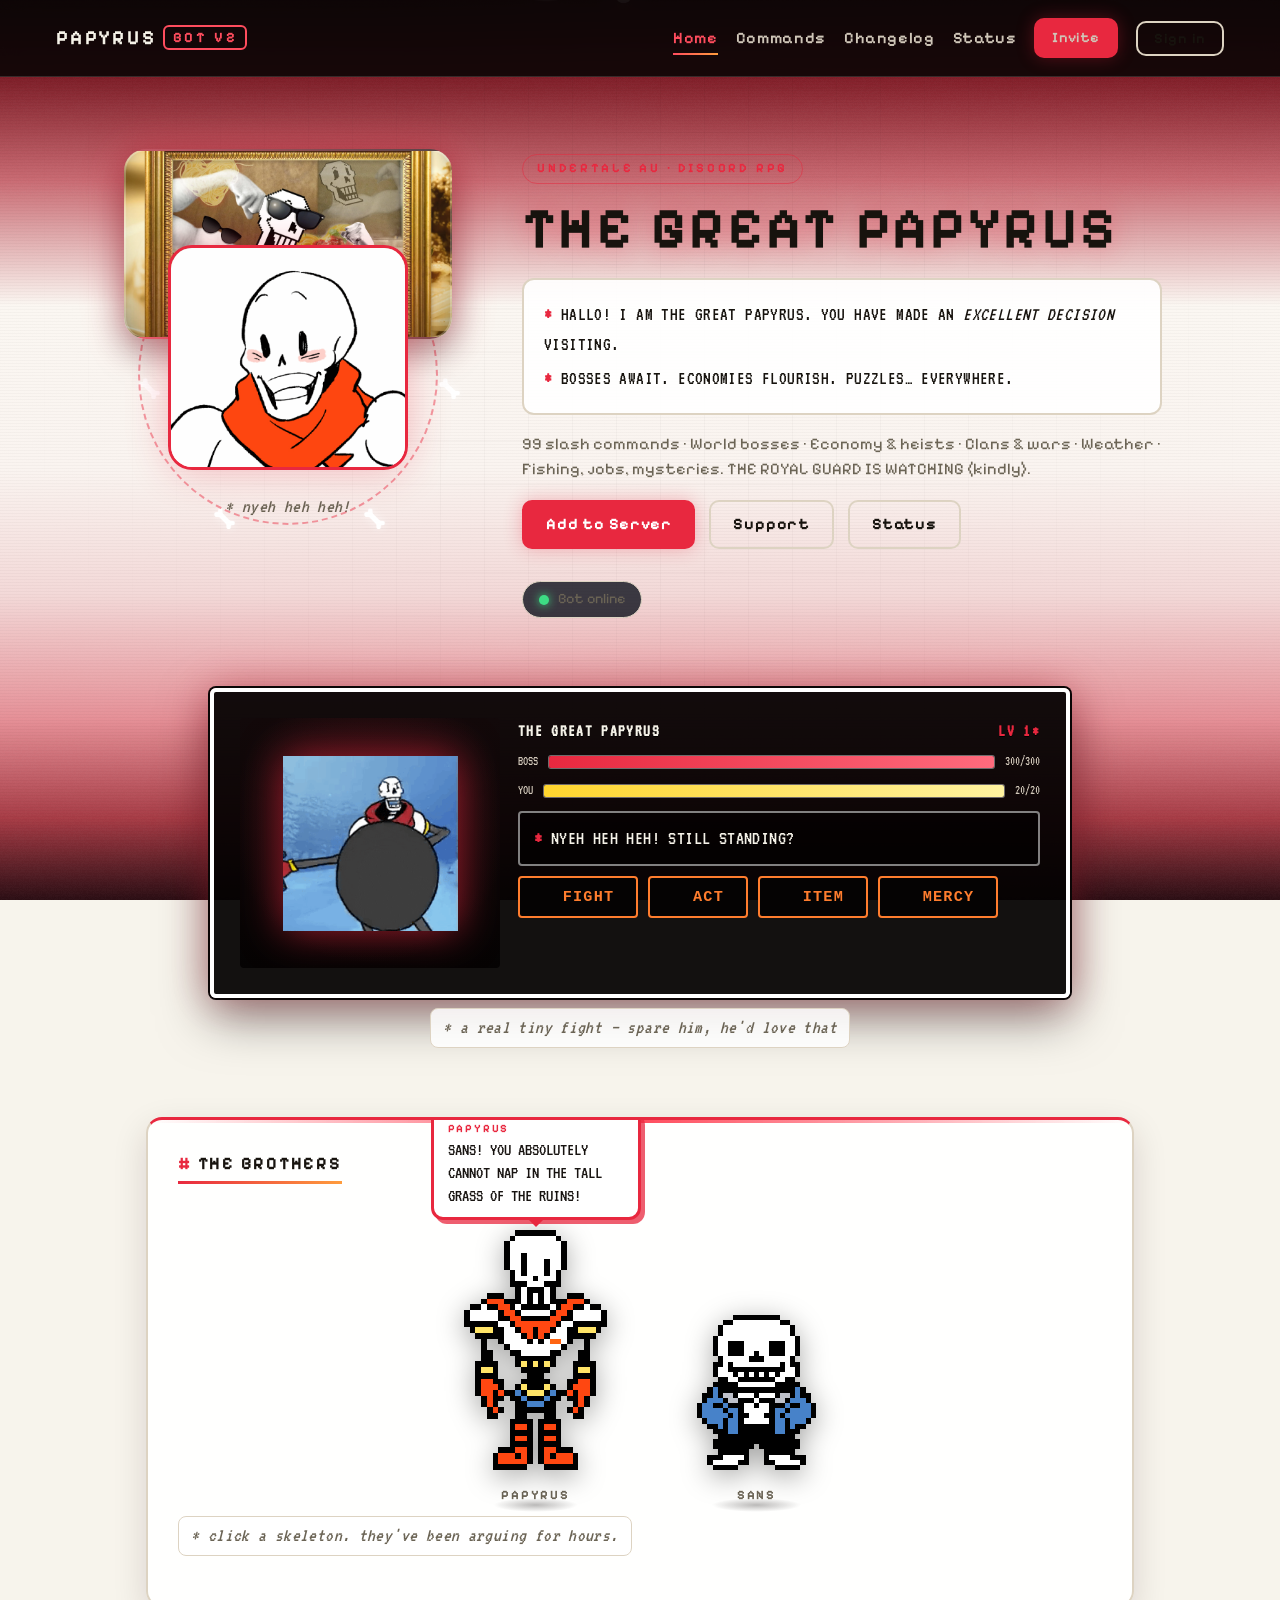
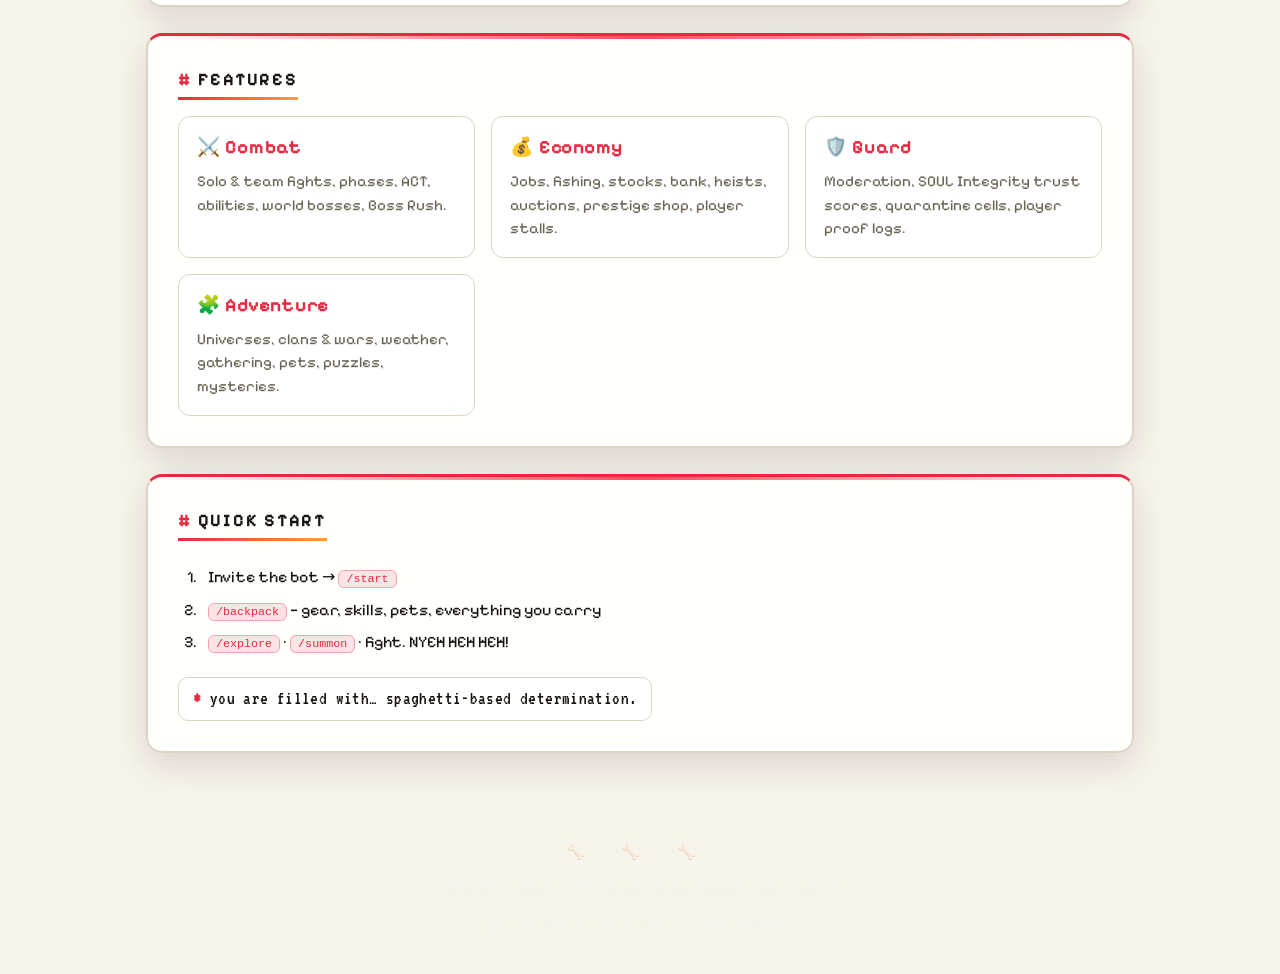
==== commit e4bd06d8: "canon-sprite favicon, admin-only server grid, glowing sign-in button" ====
--- a/PapyrusWebsite/index.html
+++ b/PapyrusWebsite/index.html
@@ -4,10 +4,8 @@
   <meta charset="UTF-8" />
   <meta name="viewport" content="width=device-width, initial-scale=1" />
   <title>The Great Papyrus</title>
-  <!-- Tab icon: put favicon.ico or favicon.gif in this folder -->
-  <link rel="icon" href="favicon.gif" type="image/gif" />
-  <link rel="icon" href="favicon.ico" sizes="any" />
-  <link rel="apple-touch-icon" href="favicon.gif" />
+  <link rel="icon" type="image/png" href="favicon.png" />
+  <link rel="apple-touch-icon" href="favicon.png" />
   <link rel="preconnect" href="https://fonts.googleapis.com" />
   <link rel="preconnect" href="https://fonts.gstatic.com" crossorigin />
   <link href="https://fonts.googleapis.com/css2?family=Pixelify+Sans:wght@400..700&family=VT323&display=swap" rel="stylesheet" />
--- a/PapyrusWebsite/style.css
+++ b/PapyrusWebsite/style.css
@@ -175,7 +175,7 @@
 .avatar-glitch { position: relative; display: inline-block; }
 .pfp-banner {
   position: absolute; left: -44px; right: -44px; top: -96px; height: 190px;
-  background: url("banner.png") center / cover no-repeat, linear-gradient(120deg, #e8283f, #1a0508);
+  background: url("banner.webp") center / cover no-repeat, linear-gradient(120deg, #e8283f, #1a0508);
   border-radius: 22px; opacity: 1; z-index: 0;
   box-shadow: 0 0 40px rgba(232, 40, 63, 0.45), 0 14px 34px rgba(0,0,0,0.35);
   border: 2px solid rgba(255, 255, 255, 0.25);
@@ -567,6 +567,21 @@
 ===================================================================== */
 .me-panel { border: 2px solid rgba(232,40,63,0.35); }
 .signin-row { display: flex; gap: 12px; flex-wrap: wrap; }
+/* Sign in with Discord: make it POP on the dark nav */
+#real-signin {
+  position: relative;
+  background: #e8283f;
+  border-color: #ff5a6e;
+  box-shadow: 0 0 14px rgba(232,40,63,0.9), 0 0 34px rgba(232,40,63,0.55), inset 0 0 8px rgba(255,255,255,0.25);
+  animation: signin-pulse 2.2s ease-in-out infinite;
+}
+#real-signin:hover {
+  box-shadow: 0 0 20px rgba(255,90,110,1), 0 0 48px rgba(232,40,63,0.8), inset 0 0 10px rgba(255,255,255,0.35);
+}
+@keyframes signin-pulse {
+  0%, 100% { box-shadow: 0 0 14px rgba(232,40,63,0.9), 0 0 34px rgba(232,40,63,0.55), inset 0 0 8px rgba(255,255,255,0.25); }
+  50%      { box-shadow: 0 0 18px rgba(255,90,110,1), 0 0 46px rgba(232,40,63,0.75), inset 0 0 10px rgba(255,255,255,0.3); }
+}
 .me-card {
   display: flex; align-items: center; gap: 16px; flex-wrap: wrap;
   padding: 14px 16px; margin-bottom: 18px;
@@ -907,3 +922,59 @@
   display: block; text-align: center; letter-spacing: 1.2em;
   margin-bottom: 14px; opacity: 0.5;
 }
+
+/* =====================================================================
+   LIVE CONTROL (dashboard v2 — talks to the bot's API)
+===================================================================== */
+.live-note {
+  border: 1.5px dashed rgba(232,40,63,0.5); border-radius: 10px;
+  padding: 10px 14px; margin: 12px 0; color: var(--muted); font-size: 0.88rem;
+}
+.api-row { display: flex; gap: 8px; flex-wrap: wrap; margin: 10px 0; }
+.api-row input { flex: 1; min-width: 220px; }
+.live-grid { display: grid; grid-template-columns: repeat(auto-fill, minmax(280px, 1fr)); gap: 14px; }
+.live-card {
+  border: 1px solid var(--border); border-radius: 12px;
+  background: rgba(255,255,255,0.8); padding: 14px;
+}
+.live-card h4 { margin: 0 0 10px; font-size: 0.95rem; color: var(--orange); }
+.toggle-row {
+  display: flex; justify-content: space-between; align-items: center;
+  padding: 5px 0; gap: 10px; border-bottom: 1px dashed rgba(232,40,63,0.15);
+}
+.toggle-row:last-child { border-bottom: none; }
+.toggle-row code { font-size: 0.78rem; color: var(--muted); word-break: break-all; }
+.switch { position: relative; width: 44px; height: 22px; flex: none; }
+.switch input { opacity: 0; width: 0; height: 0; }
+.switch i {
+  position: absolute; inset: 0; border-radius: 999px; cursor: pointer;
+  background: #c9beb2; transition: background 0.2s;
+}
+.switch i::after {
+  content: ""; position: absolute; top: 3px; left: 3px;
+  width: 16px; height: 16px; border-radius: 50%; background: #fff;
+  transition: transform 0.2s; box-shadow: 0 1px 4px rgba(0,0,0,0.3);
+}
+.switch input:checked + i { background: var(--orange); }
+.switch input:checked + i::after { transform: translateX(22px); }
+.live-form { display: flex; gap: 6px; flex-wrap: wrap; margin: 6px 0; }
+.live-form input, .live-form select, .api-row input {
+  border: 1.5px solid var(--border); border-radius: 8px; padding: 7px 10px;
+  font-family: "VT323", monospace; font-size: 1.05rem; background: #fff;
+}
+.live-form input { flex: 1; min-width: 60px; }
+.mini-table { width: 100%; font-size: 0.8rem; border-collapse: collapse; margin: 8px 0; }
+.mini-table th { text-align: left; color: var(--muted); border-bottom: 1px solid var(--border); padding: 3px 6px; }
+.mini-table td { padding: 3px 6px; border-bottom: 1px dashed rgba(232,40,63,0.12); }
+.mini-x {
+  border: none; background: none; color: #e8283f; cursor: pointer; font-weight: 900;
+}
+.mini-x:hover { transform: scale(1.3); }
+.battle-preview { margin-top: 10px; }
+.bp-turn { display: flex; align-items: center; gap: 8px; padding: 3px 0; font-family: "VT323", monospace; font-size: 1.05rem; }
+.bp-turn .t { color: var(--muted); width: 42px; }
+.bp-bar { flex: 1; height: 10px; border-radius: 4px; background: rgba(0,0,0,0.1); overflow: hidden; }
+.bp-bar i { display: block; height: 100%; transition: width 0.3s; }
+.bp-bar.you i { background: linear-gradient(90deg, #ffd52e, #fff3a0); }
+.bp-bar.boss i { background: linear-gradient(90deg, #e8283f, #ff6b7d); }
+.bp-verdict { font-weight: 900; margin-top: 8px; color: var(--orange); }
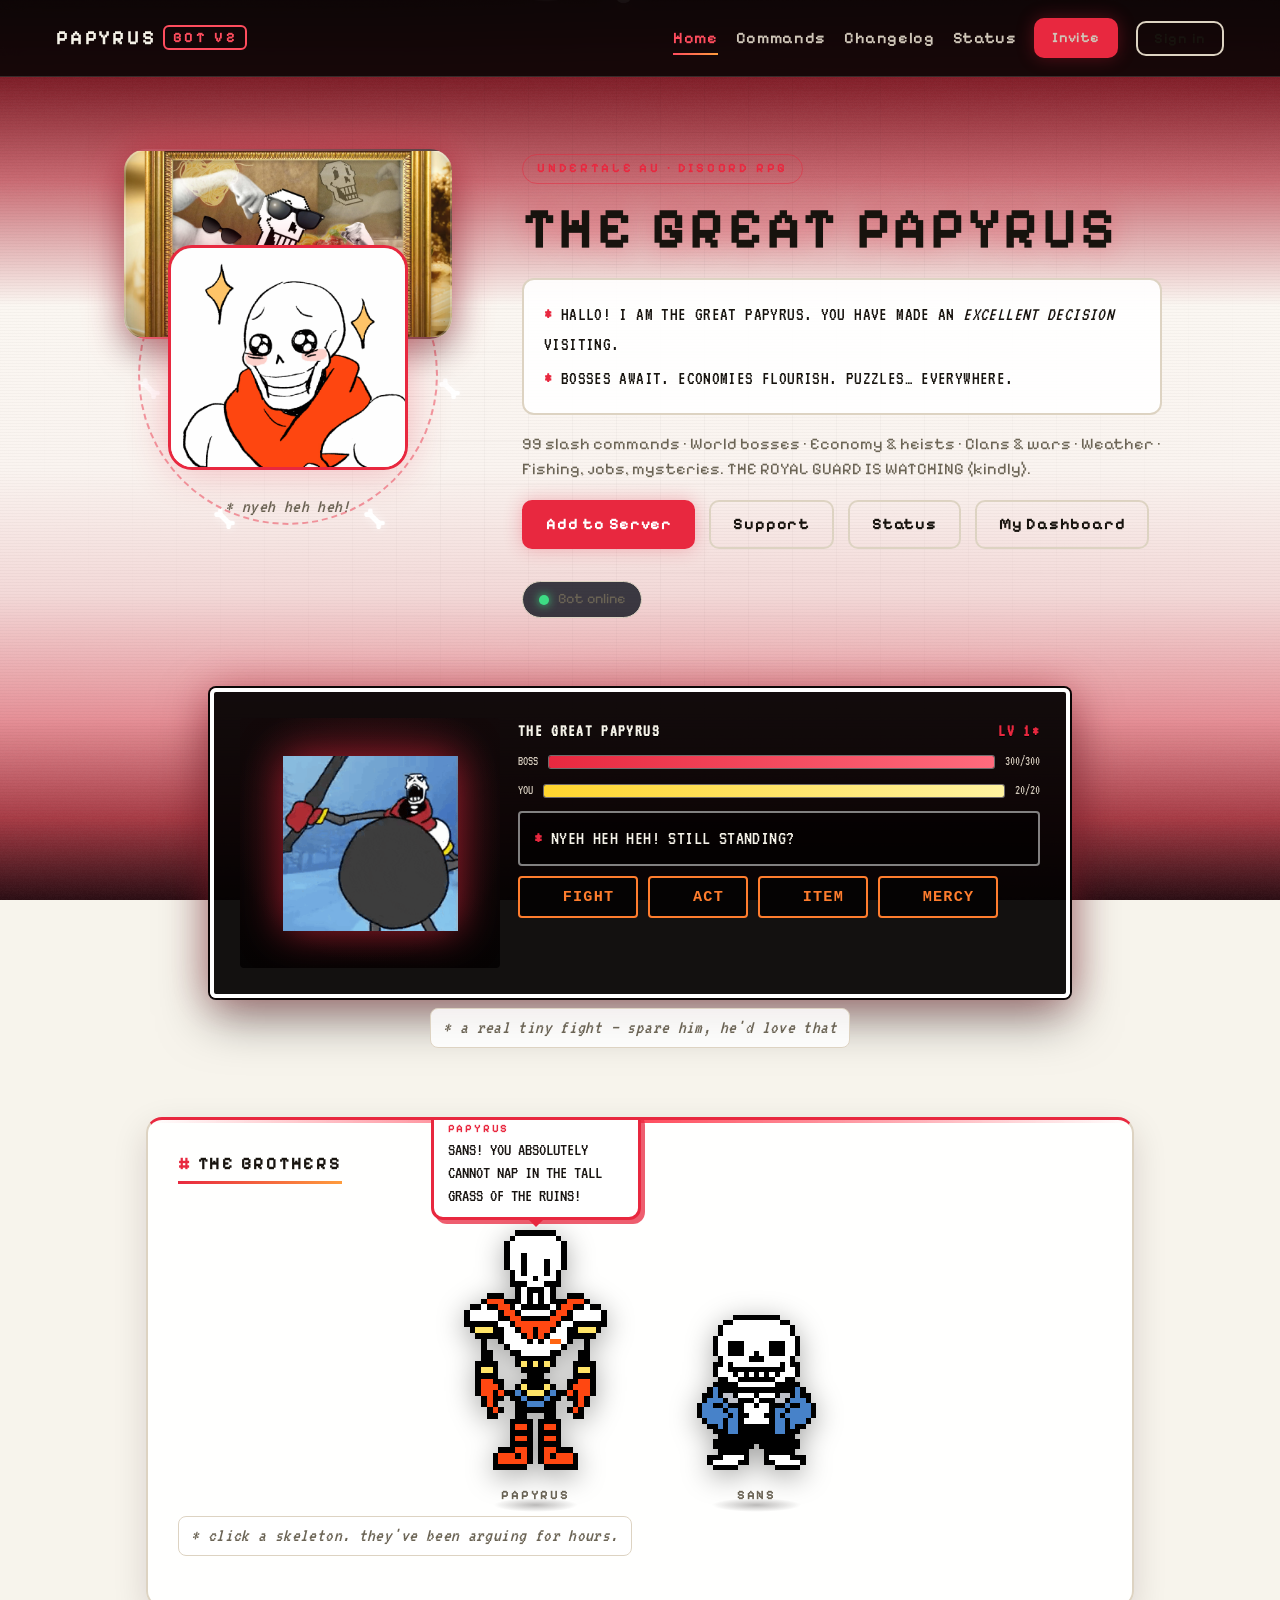
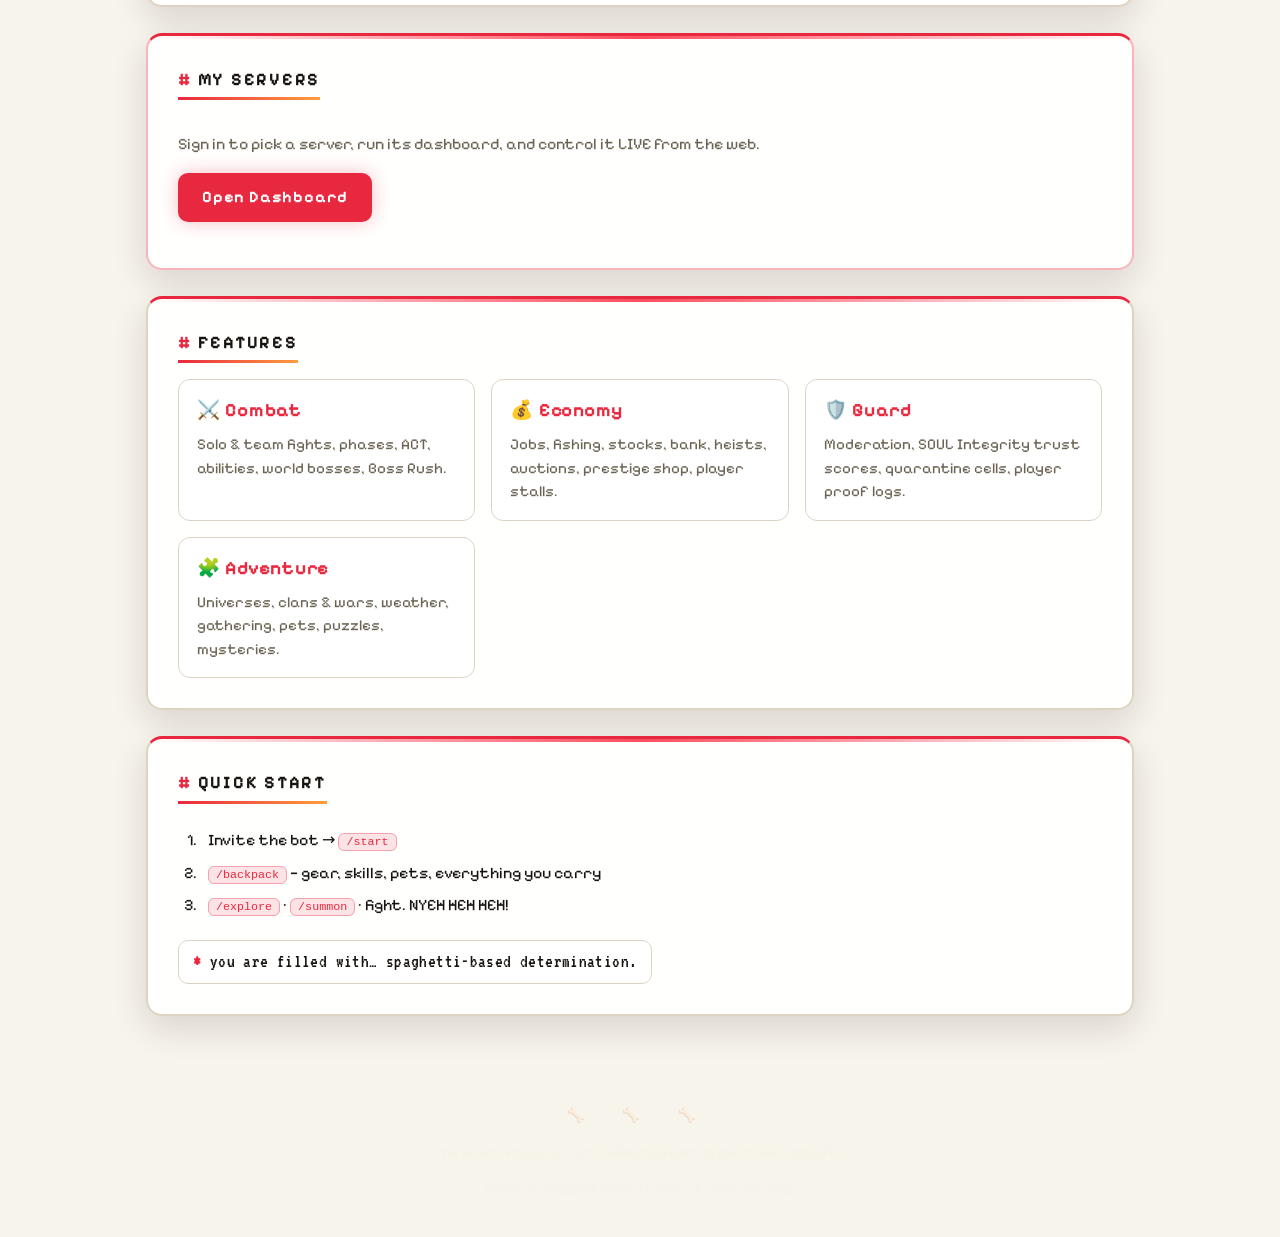
==== commit 42d4cb2d: "Dashboard gets its own nav tab (dashboard.html); soul loading screen (7 souls orbit + spinning bones" ====
--- a/PapyrusWebsite/index.html
+++ b/PapyrusWebsite/index.html
@@ -13,7 +13,15 @@
 </head>
 <body class="page-home">
   <div class="page-transition" id="page-transition" aria-hidden="true">
-    <div class="pt-glitch" data-text="LOADING…">LOADING…</div>
+    <div class="soul-loader">
+      <div class="sl-souls" aria-hidden="true">
+        <span style="color:#ff4d5e">♥</span><span style="color:#3ec5ff">♥</span><span style="color:#ff9d2e">♥</span><span style="color:#2e6bff">♥</span><span style="color:#3ddc5a">♥</span><span style="color:#a44dff">♥</span><span style="color:#ffe93d">♥</span>
+      </div>
+      <div class="sl-bones" aria-hidden="true">
+        <span>🦴</span><span>🦴</span><span>🦴</span><span>🦴</span><span>🦴</span><span>🦴</span>
+      </div>
+      <div class="sl-soul" aria-hidden="true">♥</div>
+    </div>
   </div>
 
   <div class="bg-image" aria-hidden="true"></div>
@@ -77,6 +85,7 @@
           <a class="btn" href="https://discord.com/oauth2/authorize?client_id=1538157742546616370&permissions=2147485696&scope=bot%20applications.commands" target="_blank" rel="noopener">Add to Server</a>
           <a class="btn btn-ghost" href="https://discord.gg/5XzKz3guN8" target="_blank" rel="noopener">Support</a>
           <a class="btn btn-ghost" href="status.html" data-nav>Status</a>
+          <a class="btn btn-ghost" href="dashboard.html" data-nav>My Dashboard</a>
         </div>
         <p class="status-pill" id="status-pill">
           <span class="dot"></span> <span id="status-pill-text">Checking status…</span>
@@ -140,13 +149,11 @@
       <p class="mb-hint">* click a skeleton. they've been arguing for hours.</p>
     </section>
 
-    <!-- Sign in / My servers (hidden until signed in) -->
-    <section class="panel me-panel" id="me" hidden>
+    <section class="panel me-panel" id="dashboard-cta">
       <h2><span class="hash">#</span> My Servers</h2>
-      <p class="muted">Sign in to pick a server. Papyrus awaits.</p>
+      <p class="muted">Sign in to pick a server, run its dashboard, and control it LIVE from the web.</p>
       <p class="signin-row">
-        <button type="button" class="btn" id="real-signin">Sign in with Discord</button>
-        <button type="button" class="btn btn-ghost" id="demo-signin">Try demo</button>
+        <a class="btn" href="dashboard.html" data-nav>Open Dashboard</a>
       </p>
     </section>
     <section class="panel">
--- a/PapyrusWebsite/style.css
+++ b/PapyrusWebsite/style.css
@@ -572,6 +572,8 @@
   position: relative;
   background: #e8283f;
   border-color: #ff5a6e;
+  color: #ffffff;
+  text-shadow: 0 0 5px rgba(255,255,255,0.95), 0 0 12px rgba(255,255,255,0.55);
   box-shadow: 0 0 14px rgba(232,40,63,0.9), 0 0 34px rgba(232,40,63,0.55), inset 0 0 8px rgba(255,255,255,0.25);
   animation: signin-pulse 2.2s ease-in-out infinite;
 }
@@ -978,3 +980,40 @@
 .bp-bar.you i { background: linear-gradient(90deg, #ffd52e, #fff3a0); }
 .bp-bar.boss i { background: linear-gradient(90deg, #e8283f, #ff6b7d); }
 .bp-verdict { font-weight: 900; margin-top: 8px; color: var(--orange); }
+
+/* ---------------- soul loader (page transition) ----------------
+   7 human souls orbit outside, bones spin in a circle inside,
+   your (white) SOUL sits in the middle keeping the beat. */
+.soul-loader { position: relative; width: 230px; height: 230px; }
+.sl-souls, .sl-bones { position: absolute; inset: 0; pointer-events: none; }
+.sl-souls { animation: sl-orbit 2.6s linear infinite; }
+.sl-bones { animation: sl-orbit-rev 1.7s linear infinite; }
+.sl-souls span {
+  position: absolute; left: 50%; top: 50%;
+  font-size: 17px; text-shadow: 0 0 8px currentColor;
+}
+.sl-souls span:nth-child(1) { transform: rotate(0deg) translateY(-106px); }
+.sl-souls span:nth-child(2) { transform: rotate(51.4deg) translateY(-106px); }
+.sl-souls span:nth-child(3) { transform: rotate(102.9deg) translateY(-106px); }
+.sl-souls span:nth-child(4) { transform: rotate(154.3deg) translateY(-106px); }
+.sl-souls span:nth-child(5) { transform: rotate(205.7deg) translateY(-106px); }
+.sl-souls span:nth-child(6) { transform: rotate(257.1deg) translateY(-106px); }
+.sl-souls span:nth-child(7) { transform: rotate(308.6deg) translateY(-106px); }
+.sl-bones span {
+  position: absolute; left: 50%; top: 50%;
+  font-size: 22px; filter: grayscale(1) brightness(1.7);
+}
+.sl-bones span:nth-child(1) { transform: rotate(0deg) translateY(-62px); }
+.sl-bones span:nth-child(2) { transform: rotate(60deg) translateY(-62px); }
+.sl-bones span:nth-child(3) { transform: rotate(120deg) translateY(-62px); }
+.sl-bones span:nth-child(4) { transform: rotate(180deg) translateY(-62px); }
+.sl-bones span:nth-child(5) { transform: rotate(240deg) translateY(-62px); }
+.sl-bones span:nth-child(6) { transform: rotate(300deg) translateY(-62px); }
+.sl-soul {
+  color: #ffffff; font-size: 30px; line-height: 1;
+  text-shadow: 0 0 12px #ffffff, 0 0 28px rgba(255,255,255,0.7);
+  animation: sl-beat 1.1s ease-in-out infinite;
+}
+@keyframes sl-orbit { to { transform: rotate(360deg); } }
+@keyframes sl-orbit-rev { to { transform: rotate(-360deg); } }
+@keyframes sl-beat { 0%, 100% { transform: scale(1); } 50% { transform: scale(1.3); } }
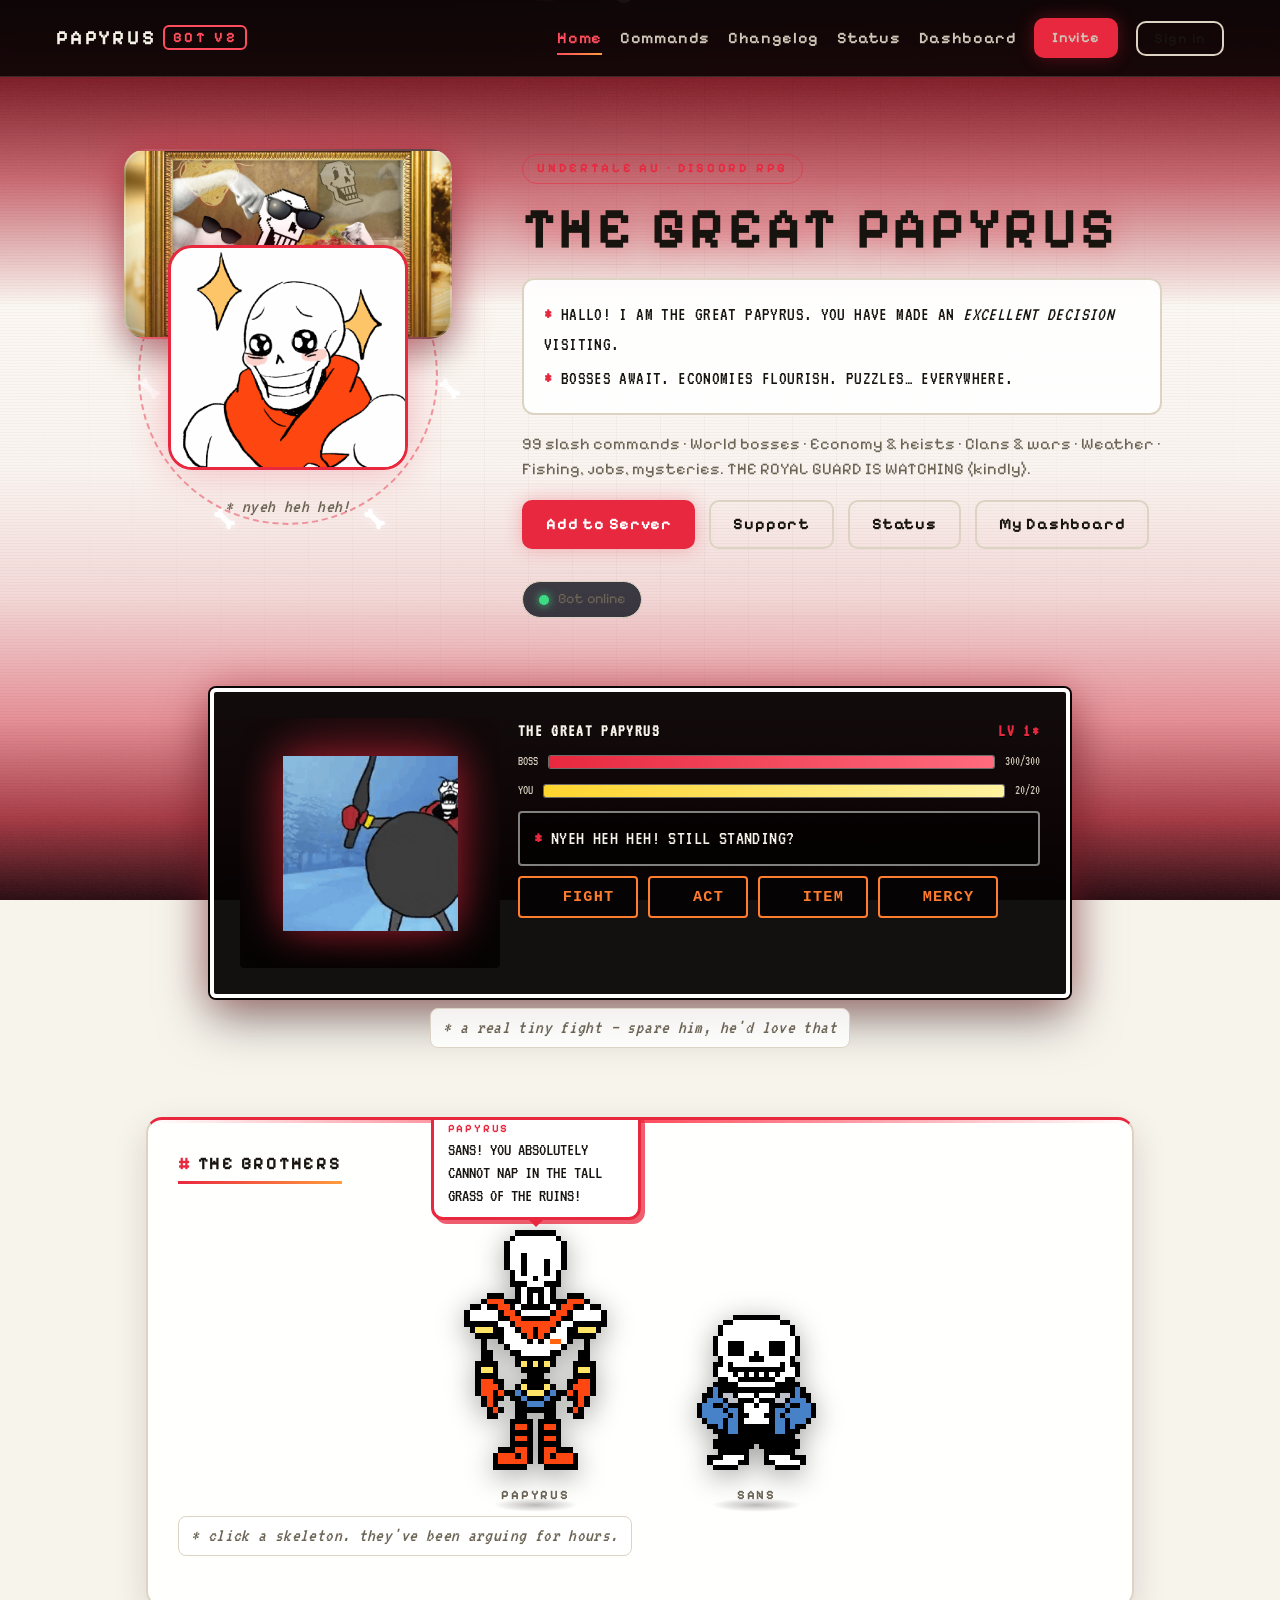
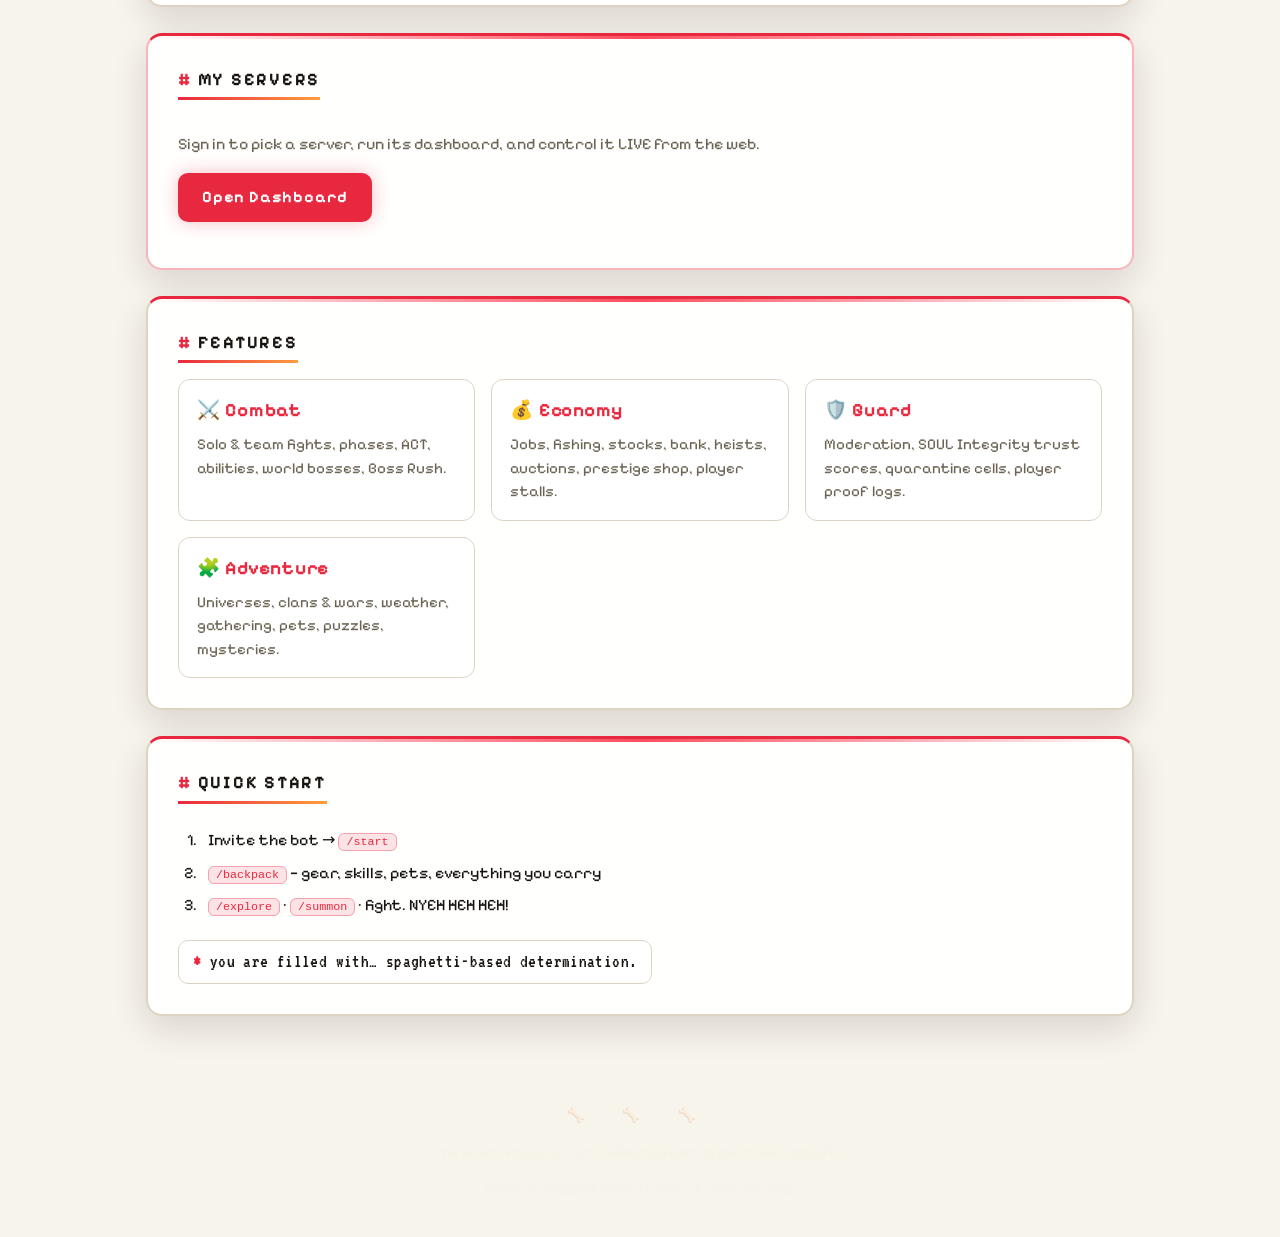
==== commit bcbbc847: "fix: Dashboard nav tab actually appears on index (nav replace had failed silently); loading screen p" ====
--- a/PapyrusWebsite/index.html
+++ b/PapyrusWebsite/index.html
@@ -46,6 +46,7 @@
       <a href="commands.html" data-nav>Commands</a>
       <a href="changelog.html" data-nav>Changelog</a>
       <a href="status.html" data-nav>Status</a>
+      <a href="dashboard.html" data-nav>Dashboard</a>
       <a class="btn btn-sm" href="https://discord.com/oauth2/authorize?client_id=1538157742546616370&permissions=2147485696&scope=bot%20applications.commands" target="_blank" rel="noopener">Invite</a>
     </div>
   </nav>
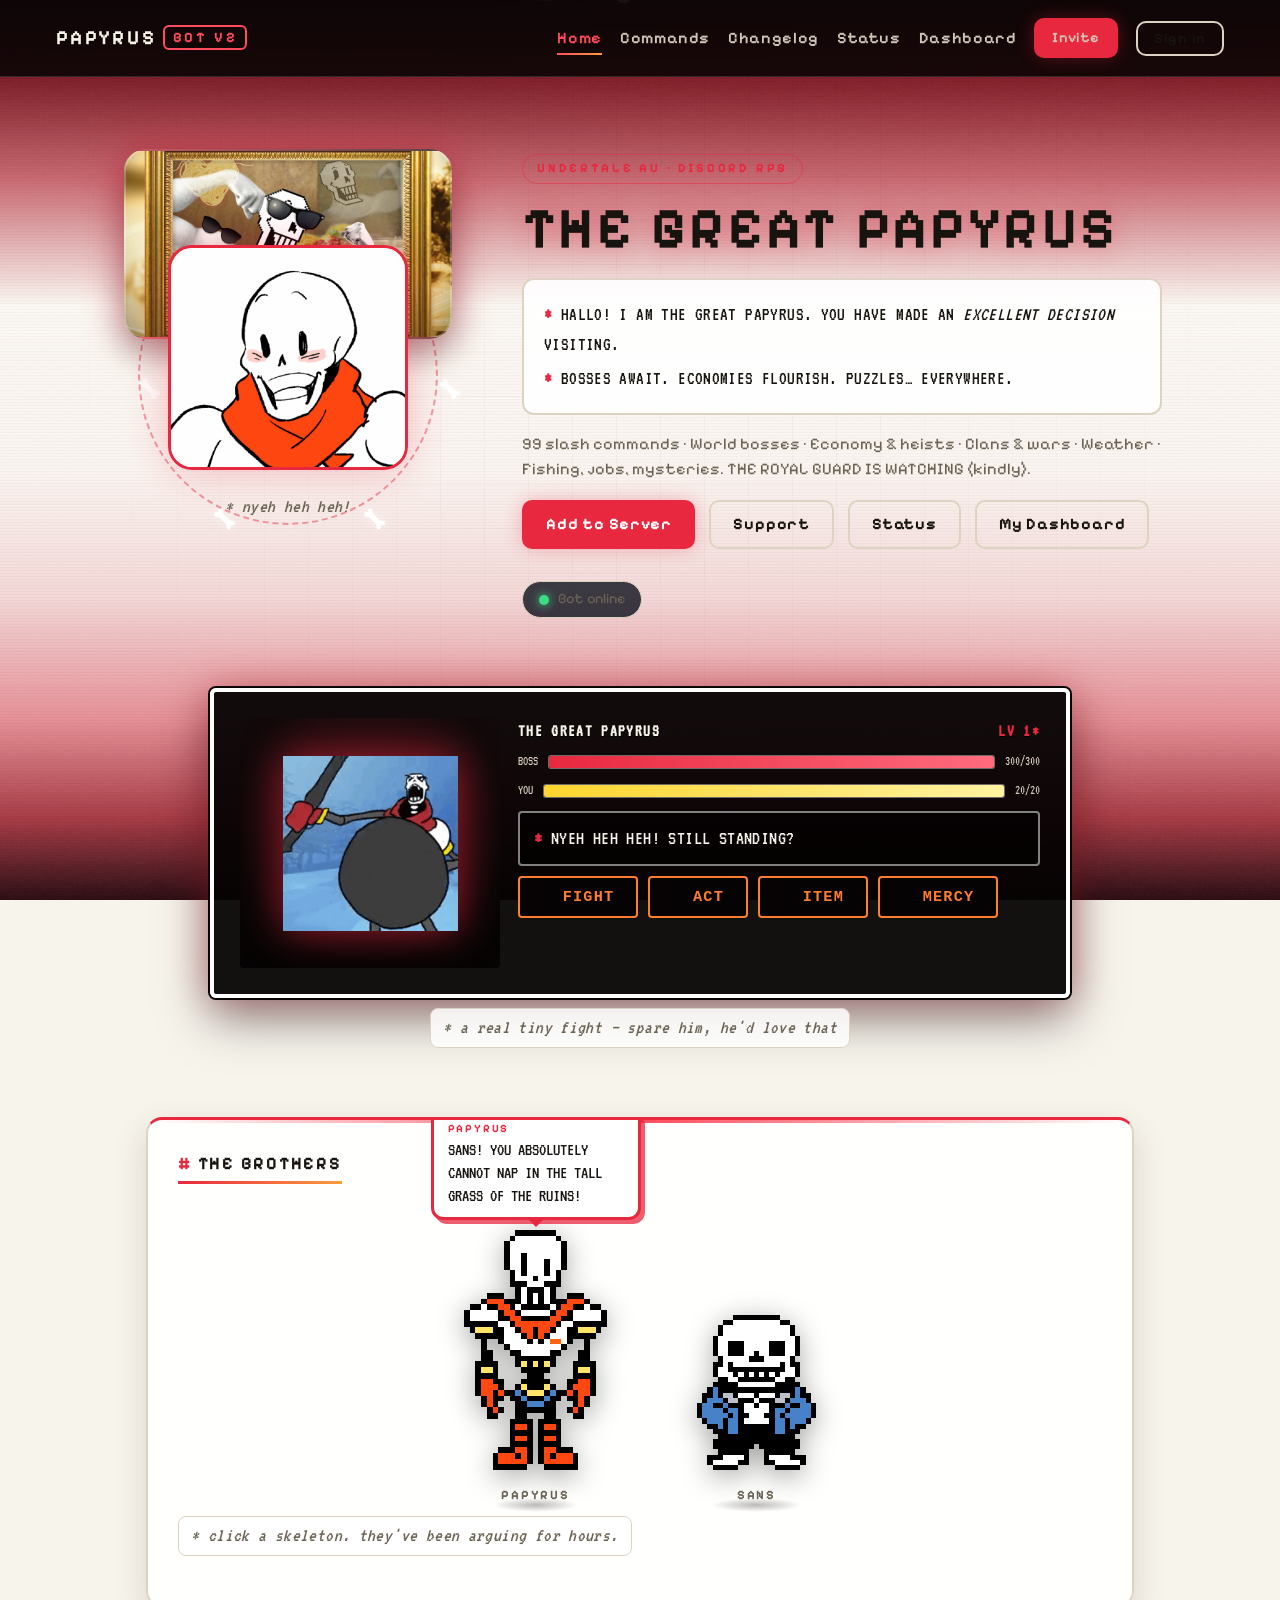
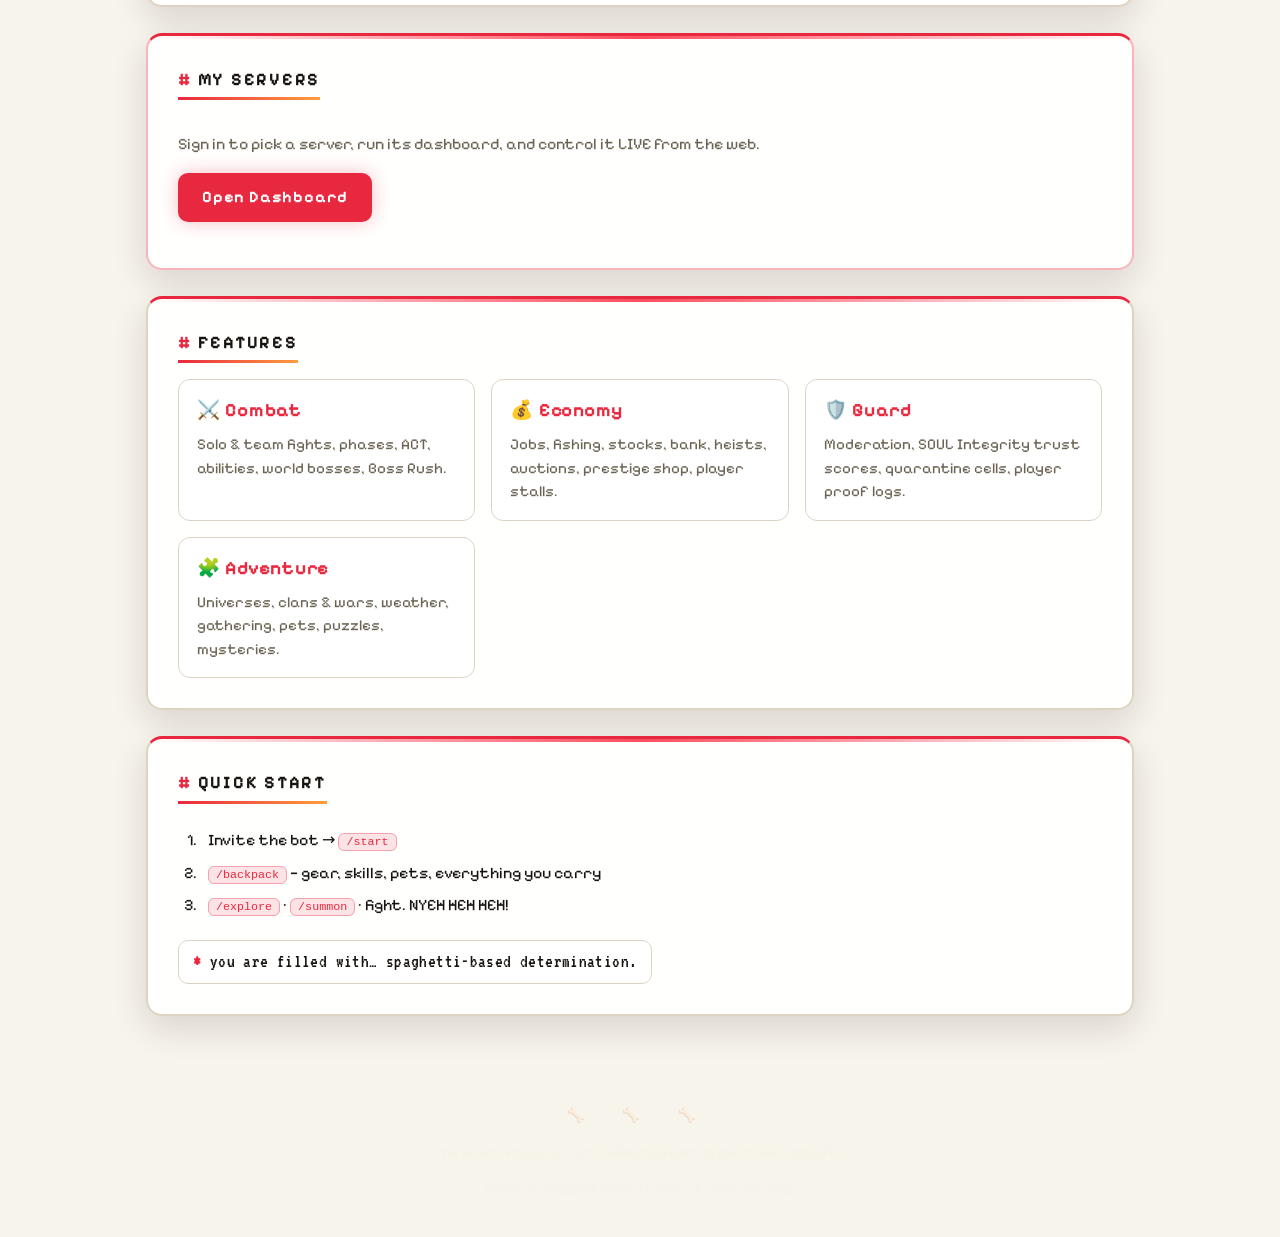
==== commit 79857780: "loader: replace souls/bones with animated Papyrus HP bar (canon head rides the charging gradient)" ====
--- a/PapyrusWebsite/index.html
+++ b/PapyrusWebsite/index.html
@@ -13,14 +13,11 @@
 </head>
 <body class="page-home">
   <div class="page-transition" id="page-transition" aria-hidden="true">
-    <div class="soul-loader">
-      <div class="sl-souls" aria-hidden="true">
-        <span style="color:#ff4d5e">♥</span><span style="color:#3ec5ff">♥</span><span style="color:#ff9d2e">♥</span><span style="color:#2e6bff">♥</span><span style="color:#3ddc5a">♥</span><span style="color:#a44dff">♥</span><span style="color:#ffe93d">♥</span>
+    <div class="hp-loader">
+      <div class="hp-name">PAPYRUS</div>
+      <div class="hp-track">
+        <div class="hp-fill"><img class="hp-head" src="papyrus-head.png" alt=""></div>
       </div>
-      <div class="sl-bones" aria-hidden="true">
-        <span>🦴</span><span>🦴</span><span>🦴</span><span>🦴</span><span>🦴</span><span>🦴</span>
-      </div>
-      <div class="sl-soul" aria-hidden="true">♥</div>
     </div>
   </div>
 
--- a/PapyrusWebsite/style.css
+++ b/PapyrusWebsite/style.css
@@ -98,7 +98,8 @@
 .page-transition {
   position: fixed; inset: 0; z-index: 200;
   display: none; align-items: center; justify-content: center;
-  background: var(--bg);
+  background: rgba(5, 3, 3, 0.96); /* near-black: souls & bones pop */
+  backdrop-filter: blur(4px);
 }
 .page-transition.active { display: flex; }
 .pt-glitch {
@@ -109,7 +110,7 @@
 }
 @keyframes pt-pulse { from { opacity: 0.55; } to { opacity: 1; } }
 .page-transition.flash { animation: pt-flash 0.28s linear; }
-@keyframes pt-flash { 0% { background: var(--bg); } 50% { background: rgba(255, 154, 60, 0.14); } 100% { background: var(--bg); } }
+@keyframes pt-flash { 0% { background: rgba(5,3,3,0.96); } 50% { background: rgba(232, 40, 63, 0.25); } 100% { background: rgba(5,3,3,0.96); } }
 
 /* ---------------- nav ---------------- */
 .nav {
@@ -981,39 +982,40 @@
 .bp-bar.boss i { background: linear-gradient(90deg, #e8283f, #ff6b7d); }
 .bp-verdict { font-weight: 900; margin-top: 8px; color: var(--orange); }
 
-/* ---------------- soul loader (page transition) ----------------
-   7 human souls orbit outside, bones spin in a circle inside,
-   your (white) SOUL sits in the middle keeping the beat. */
-.soul-loader { position: relative; width: 230px; height: 230px; }
-.sl-souls, .sl-bones { position: absolute; inset: 0; pointer-events: none; }
-.sl-souls { animation: sl-orbit 2.6s linear infinite; }
-.sl-bones { animation: sl-orbit-rev 1.7s linear infinite; }
-.sl-souls span {
-  position: absolute; left: 50%; top: 50%;
-  font-size: 17px; text-shadow: 0 0 8px currentColor;
-}
-.sl-souls span:nth-child(1) { transform: rotate(0deg) translateY(-106px); }
-.sl-souls span:nth-child(2) { transform: rotate(51.4deg) translateY(-106px); }
-.sl-souls span:nth-child(3) { transform: rotate(102.9deg) translateY(-106px); }
-.sl-souls span:nth-child(4) { transform: rotate(154.3deg) translateY(-106px); }
-.sl-souls span:nth-child(5) { transform: rotate(205.7deg) translateY(-106px); }
-.sl-souls span:nth-child(6) { transform: rotate(257.1deg) translateY(-106px); }
-.sl-souls span:nth-child(7) { transform: rotate(308.6deg) translateY(-106px); }
-.sl-bones span {
-  position: absolute; left: 50%; top: 50%;
-  font-size: 22px; filter: grayscale(1) brightness(1.7);
-}
-.sl-bones span:nth-child(1) { transform: rotate(0deg) translateY(-62px); }
-.sl-bones span:nth-child(2) { transform: rotate(60deg) translateY(-62px); }
-.sl-bones span:nth-child(3) { transform: rotate(120deg) translateY(-62px); }
-.sl-bones span:nth-child(4) { transform: rotate(180deg) translateY(-62px); }
-.sl-bones span:nth-child(5) { transform: rotate(240deg) translateY(-62px); }
-.sl-bones span:nth-child(6) { transform: rotate(300deg) translateY(-62px); }
-.sl-soul {
-  color: #ffffff; font-size: 30px; line-height: 1;
-  text-shadow: 0 0 12px #ffffff, 0 0 28px rgba(255,255,255,0.7);
-  animation: sl-beat 1.1s ease-in-out infinite;
-}
-@keyframes sl-orbit { to { transform: rotate(360deg); } }
-@keyframes sl-orbit-rev { to { transform: rotate(-360deg); } }
-@keyframes sl-beat { 0%, 100% { transform: scale(1); } 50% { transform: scale(1.3); } }
+/* ---------------- papyrus HP loader (page transition) ----------------
+   Canon Papyrus head rides the leading edge of a charging red HP bar. */
+.hp-loader { display: flex; flex-direction: column; align-items: center; gap: 18px; }
+.hp-name {
+  font-family: "Pixelify Sans", monospace; font-weight: 900;
+  letter-spacing: .35em; font-size: clamp(1.6rem, 5vmin, 3rem); color: #ffffff;
+  text-shadow: 0 0 18px #e8283f, 0 0 44px rgba(232,40,63,.7);
+  animation: hp-pulse 1s ease-in-out infinite;
+}
+.hp-track {
+  position: relative; width: min(58vmin, 460px); height: 38px;
+  border: 4px solid #ffffff; border-radius: 4px;
+  background: rgba(255,255,255,.07);
+  box-shadow: 0 0 34px rgba(232,40,63,.55), inset 0 0 16px rgba(0,0,0,.75);
+}
+.hp-fill {
+  position: absolute; left: 0; top: 0; height: 100%; width: 0;
+  background: linear-gradient(90deg, #4a0e15, #a02130 35%, #e8283f 68%, #ff7a4d 100%);
+  box-shadow: 0 0 20px rgba(232,40,63,.85);
+  animation: hp-grow 2.2s cubic-bezier(.25,.1,.25,1) infinite;
+}
+.hp-fill::after {
+  content: ""; position: absolute; inset: 0;
+  background: repeating-linear-gradient(115deg, rgba(255,255,255,.25) 0 12px, rgba(255,255,255,0) 12px 26px);
+  animation: hp-stripes .7s linear infinite;
+}
+.hp-head {
+  position: absolute; right: -30px; top: 50%; width: 64px;
+  transform: translateY(-50%);
+  filter: drop-shadow(0 0 12px rgba(255,255,255,.4));
+  animation: hp-bob .5s ease-in-out infinite alternate;
+}
+@keyframes hp-grow { 0% { width: 0; } 62% { width: 100%; } 100% { width: 100%; } }
+@keyframes hp-stripes { to { background-position: 34px 0; } }
+@keyframes hp-bob { from { transform: translateY(-56%) rotate(-4deg); } to { transform: translateY(-44%) rotate(4deg); } }
+@keyframes hp-pulse { 0%, 100% { opacity: .8; } 50% { opacity: 1; } }
+50% { transform: scale(1.3); } }
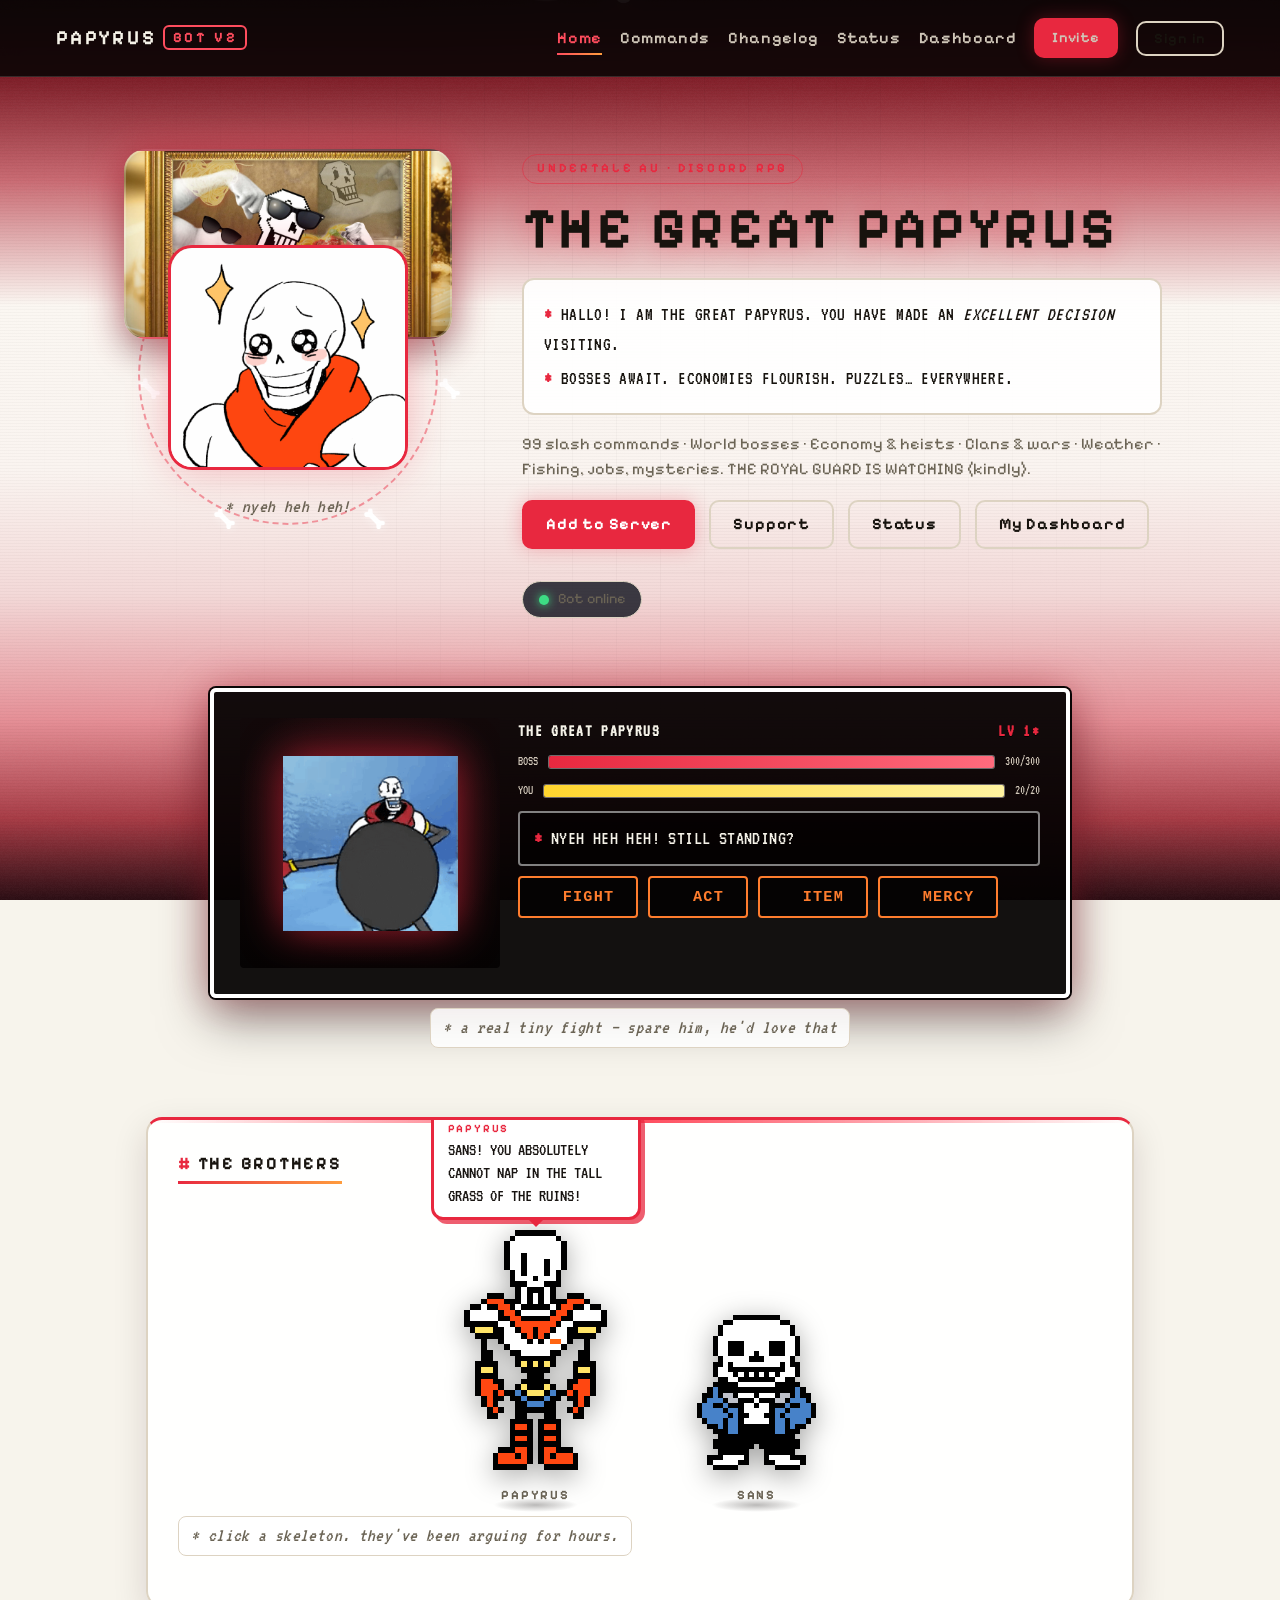
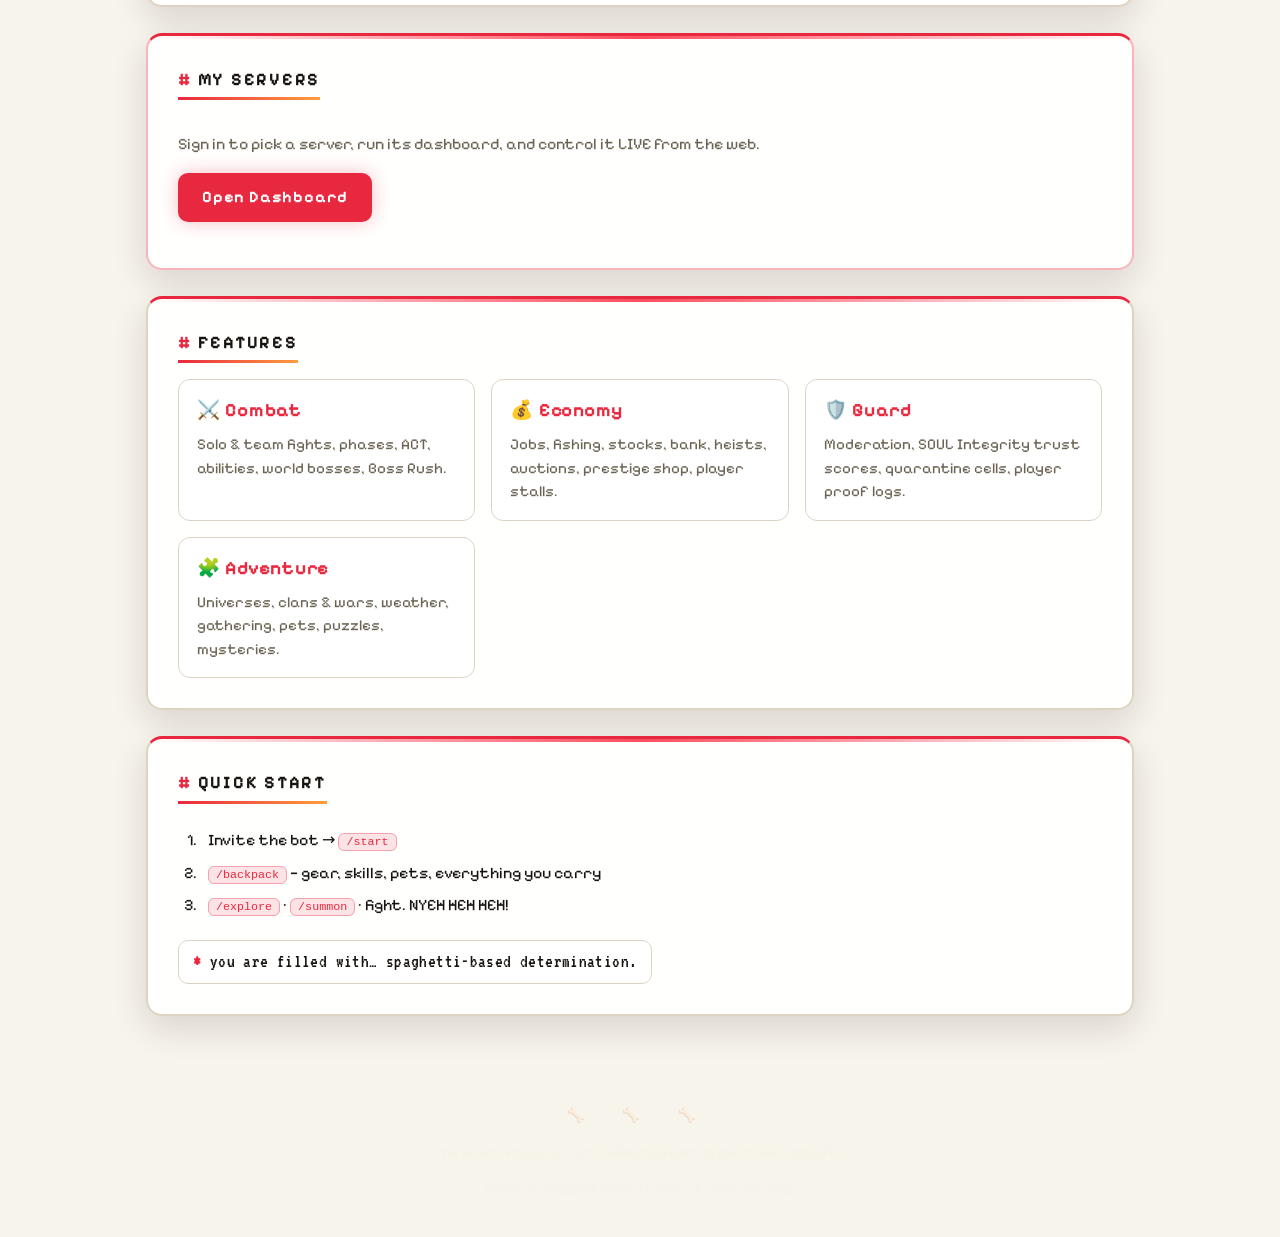
==== commit 146b18e8: "v7: cache-bust asset URLs + build stamp" ====
--- a/PapyrusWebsite/index.html
+++ b/PapyrusWebsite/index.html
@@ -9,7 +9,7 @@
   <link rel="preconnect" href="https://fonts.googleapis.com" />
   <link rel="preconnect" href="https://fonts.gstatic.com" crossorigin />
   <link href="https://fonts.googleapis.com/css2?family=Pixelify+Sans:wght@400..700&family=VT323&display=swap" rel="stylesheet" />
-  <link rel="stylesheet" href="style.css" />
+  <link rel="stylesheet" href="style.css?v=7" />
 </head>
 <body class="page-home">
   <div class="page-transition" id="page-transition" aria-hidden="true">
@@ -178,6 +178,6 @@
     <p>The Great Papyrus · not affiliated with Undertale / Toby Fox</p>
     <p class="muted">Made by CrispyNugget (thedestroyeroffood)</p>
   </footer>
-  <script src="script.js"></script>
+  <script src="script.js?v=7"></script>
 </body>
 </html>
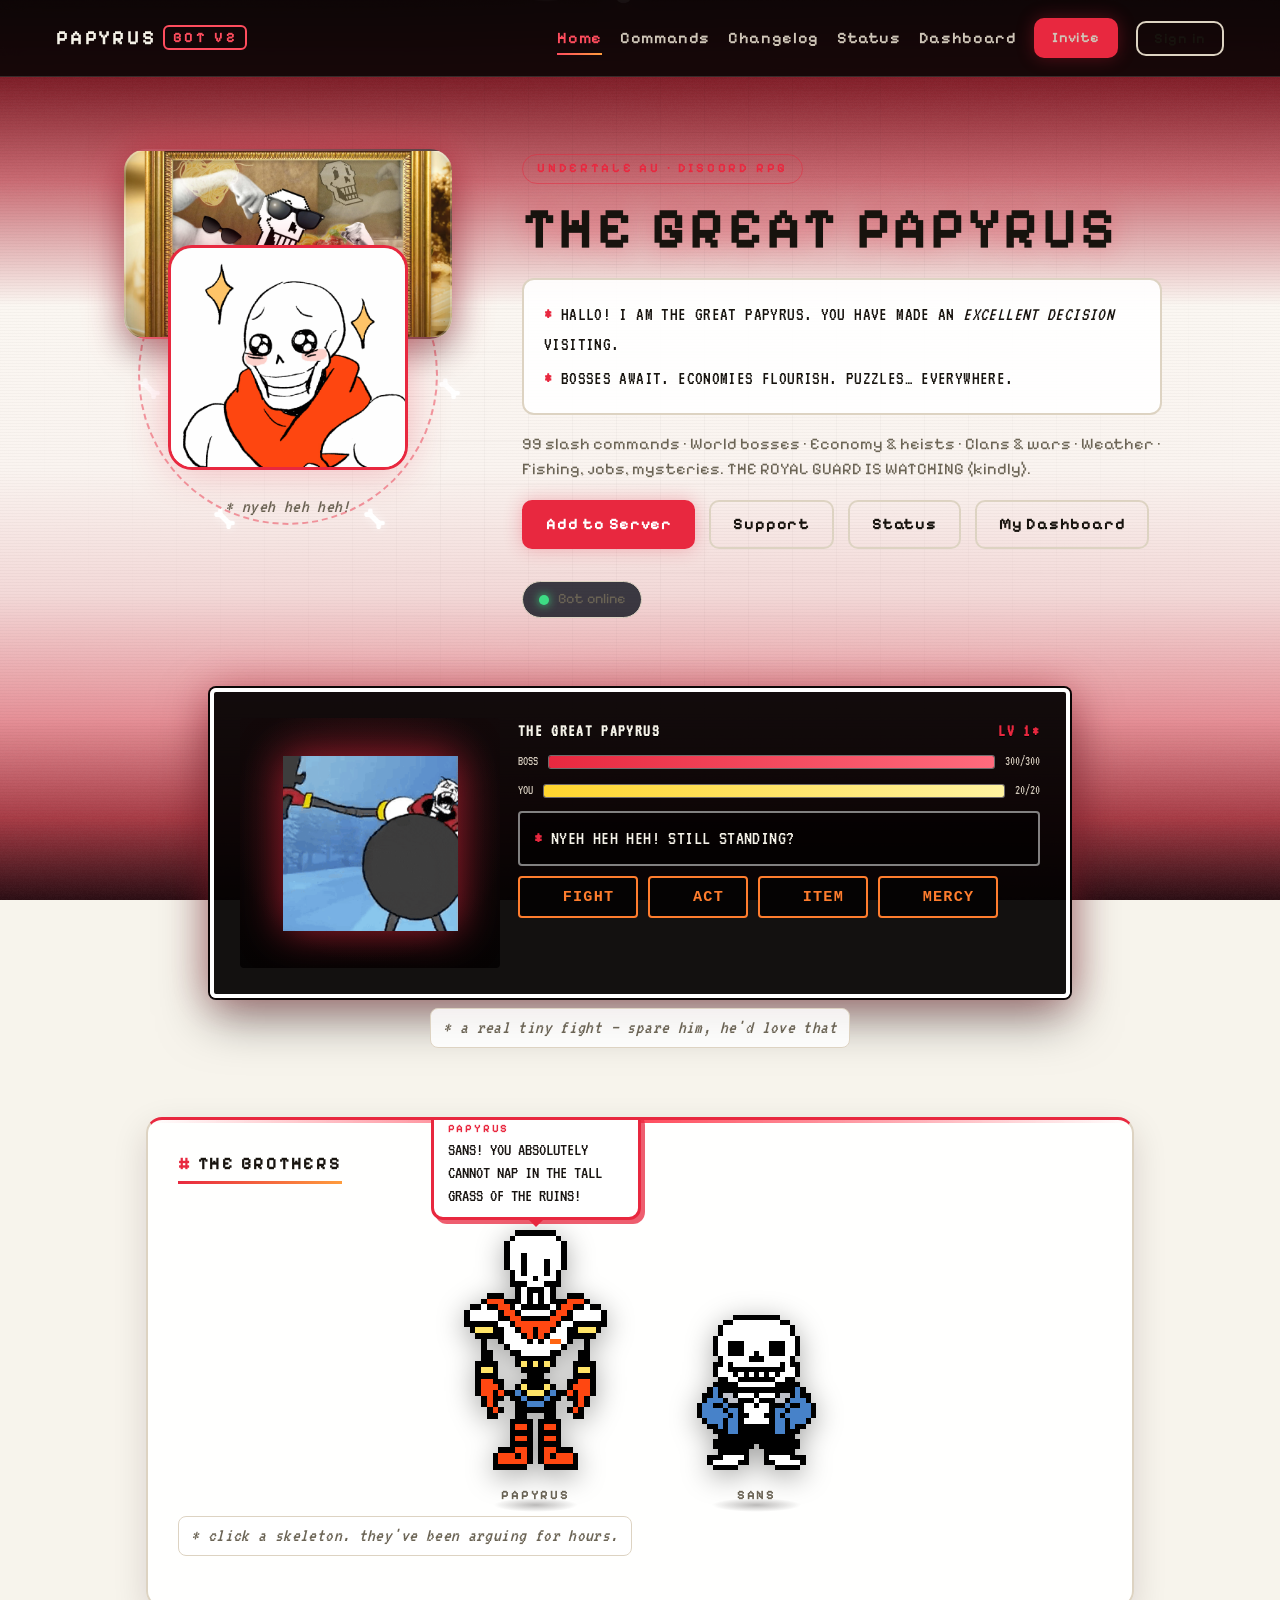
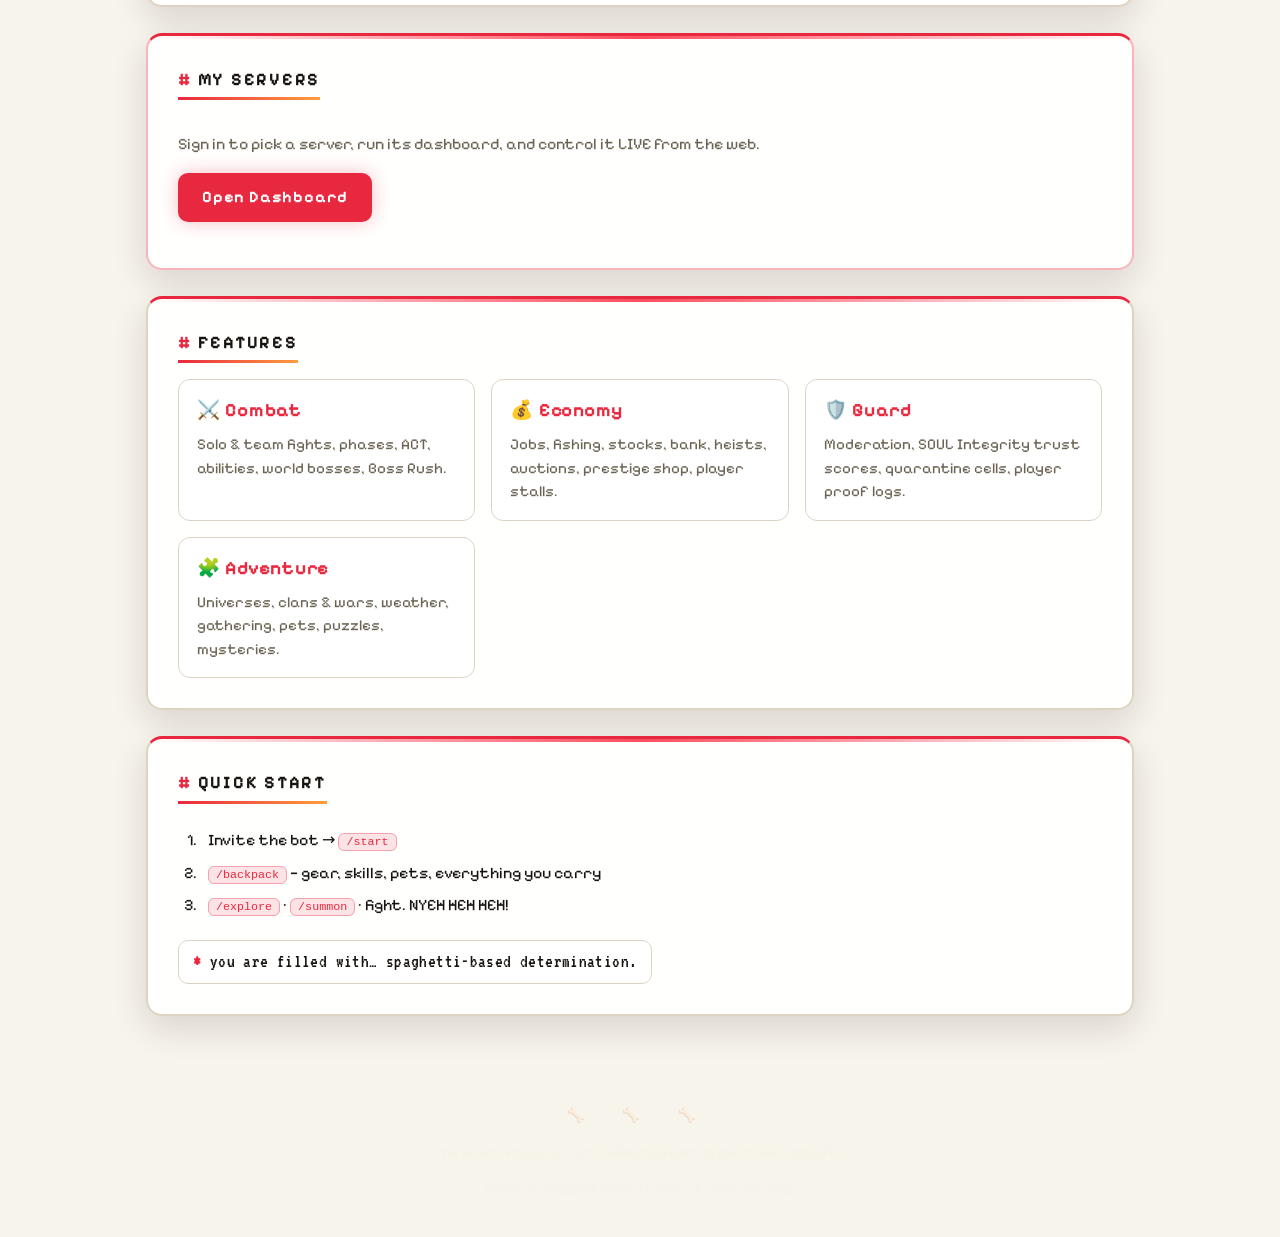
==== commit 3997c9a8: "cache-bust v8 build stamp" ====
--- a/PapyrusWebsite/index.html
+++ b/PapyrusWebsite/index.html
@@ -178,6 +178,6 @@
     <p>The Great Papyrus · not affiliated with Undertale / Toby Fox</p>
     <p class="muted">Made by CrispyNugget (thedestroyeroffood)</p>
   </footer>
-  <script src="script.js?v=7"></script>
+  <script src="script.js?v=8"></script>
 </body>
 </html>
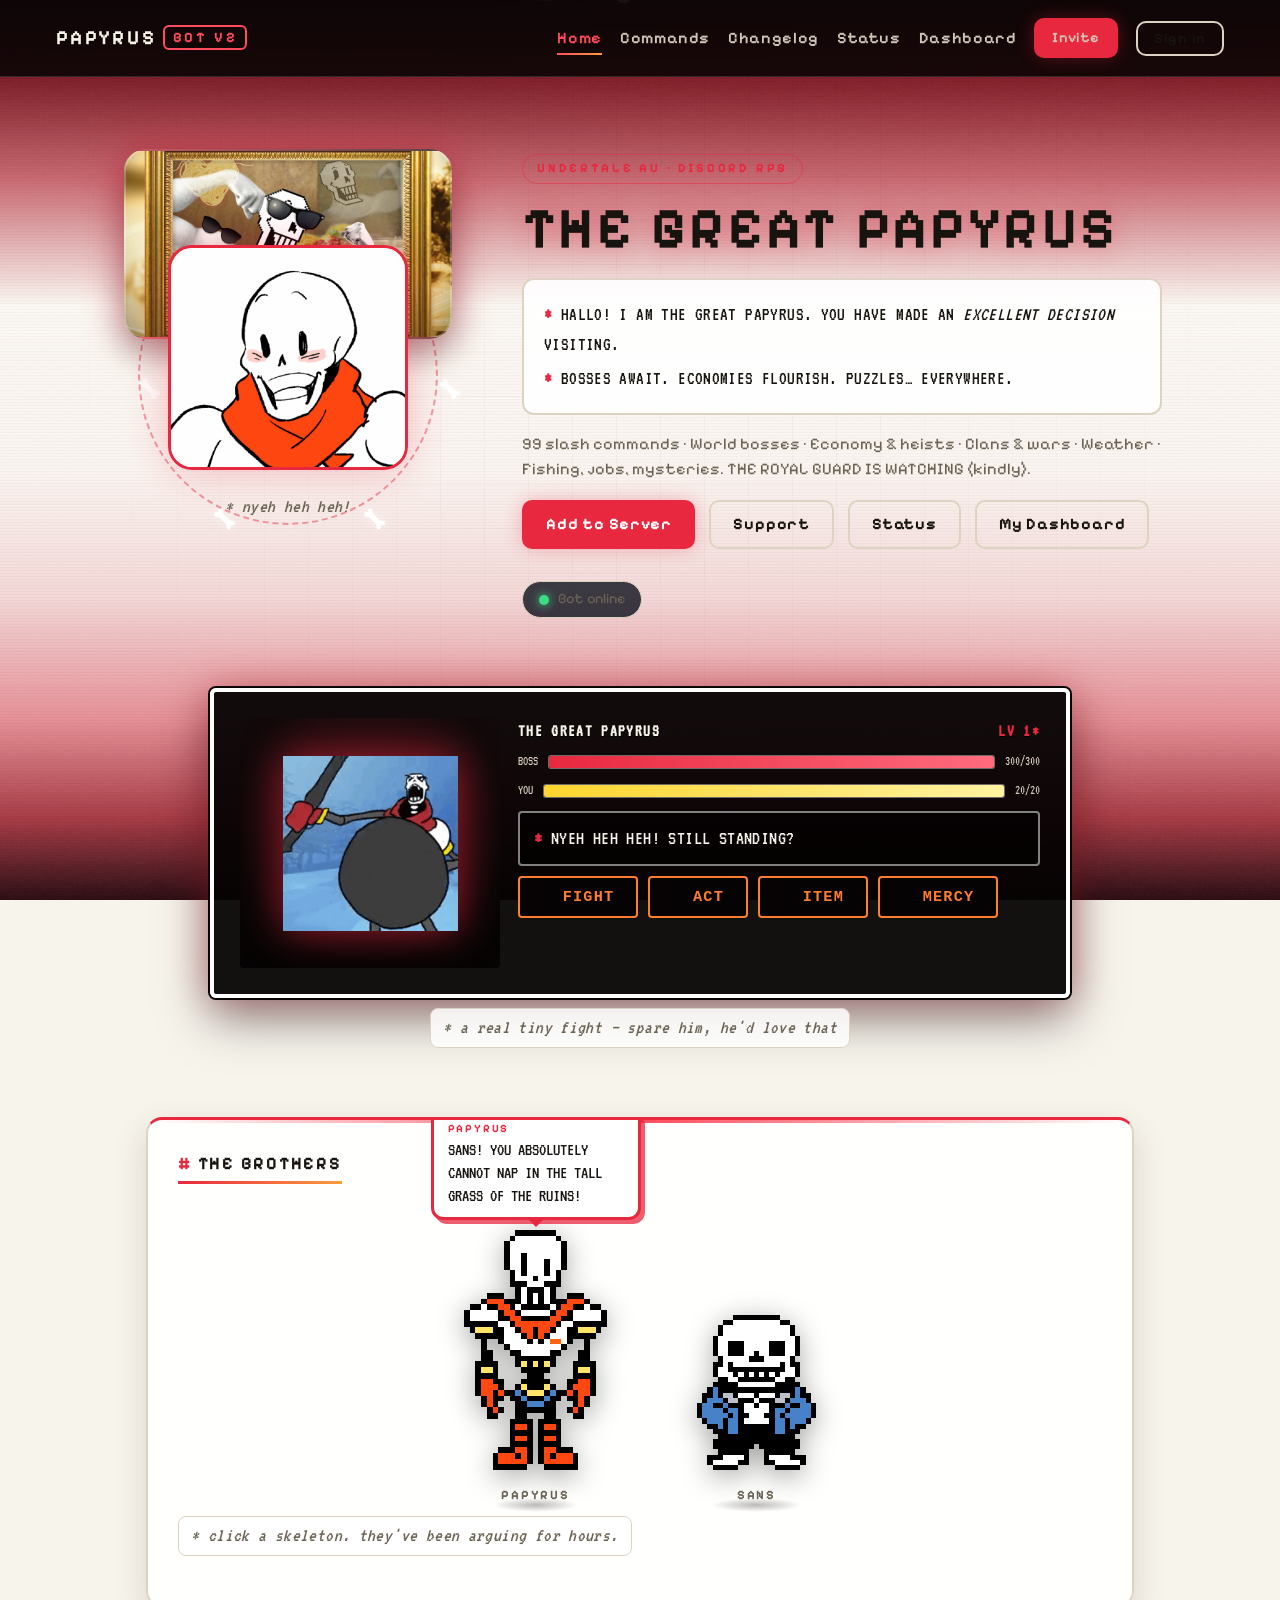
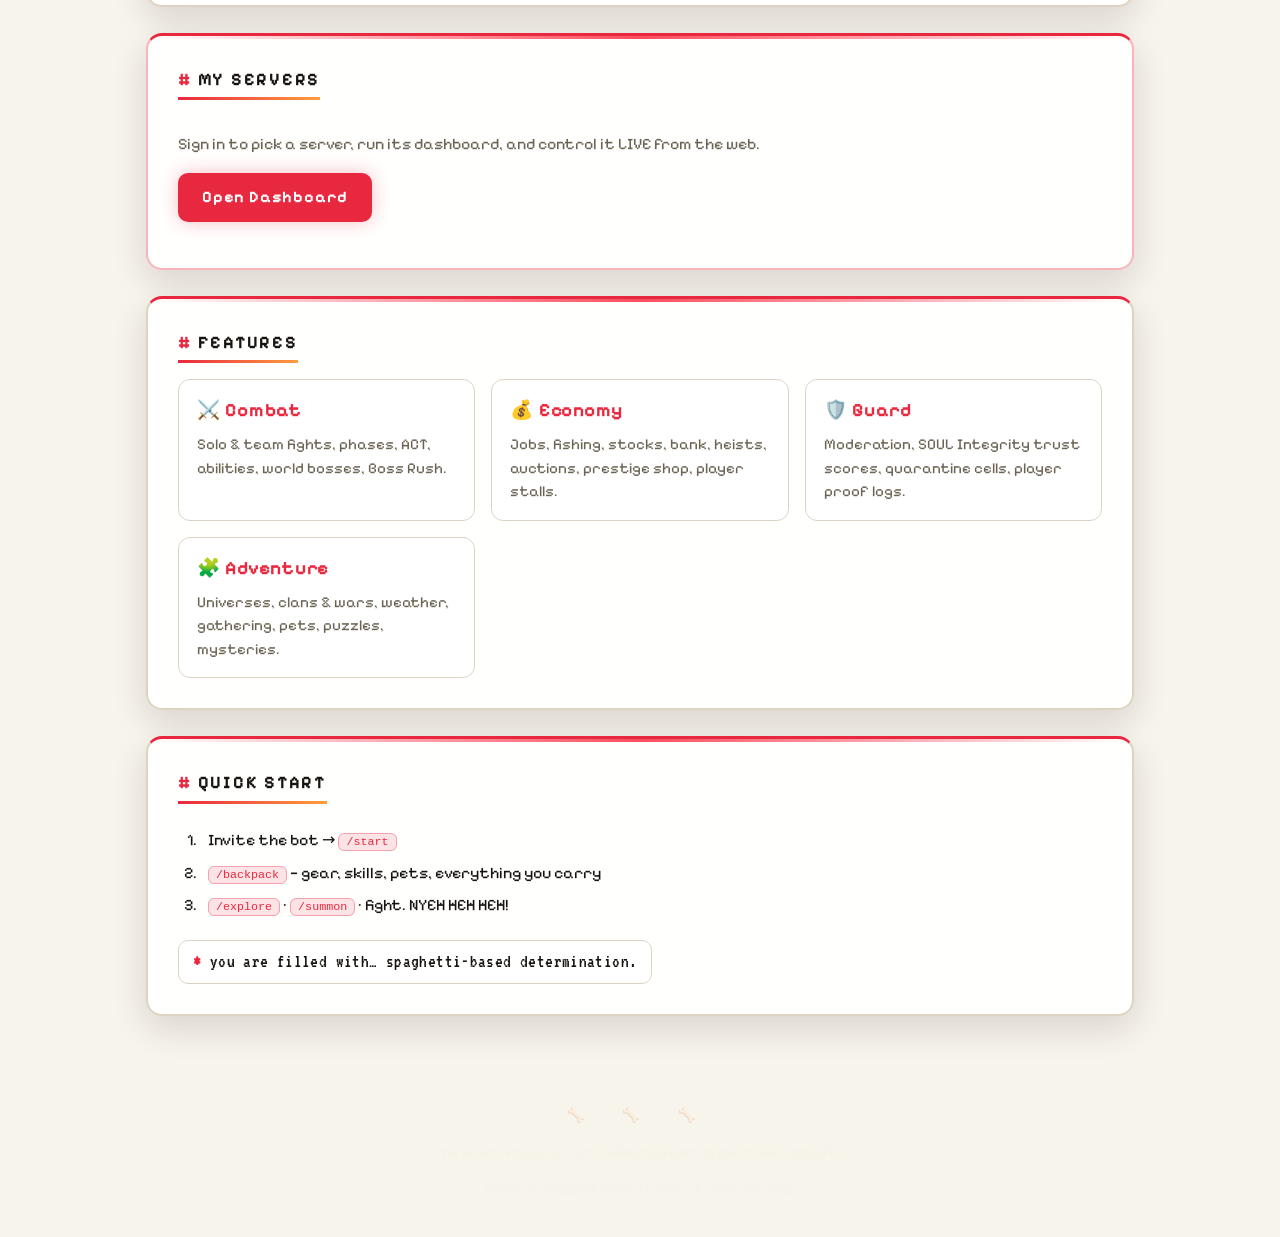
==== commit d1ede809: "Live Control Admin Tools card + cache-bust v9" ====
--- a/PapyrusWebsite/index.html
+++ b/PapyrusWebsite/index.html
@@ -178,6 +178,6 @@
     <p>The Great Papyrus · not affiliated with Undertale / Toby Fox</p>
     <p class="muted">Made by CrispyNugget (thedestroyeroffood)</p>
   </footer>
-  <script src="script.js?v=8"></script>
+  <script src="script.js?v=9"></script>
 </body>
 </html>
